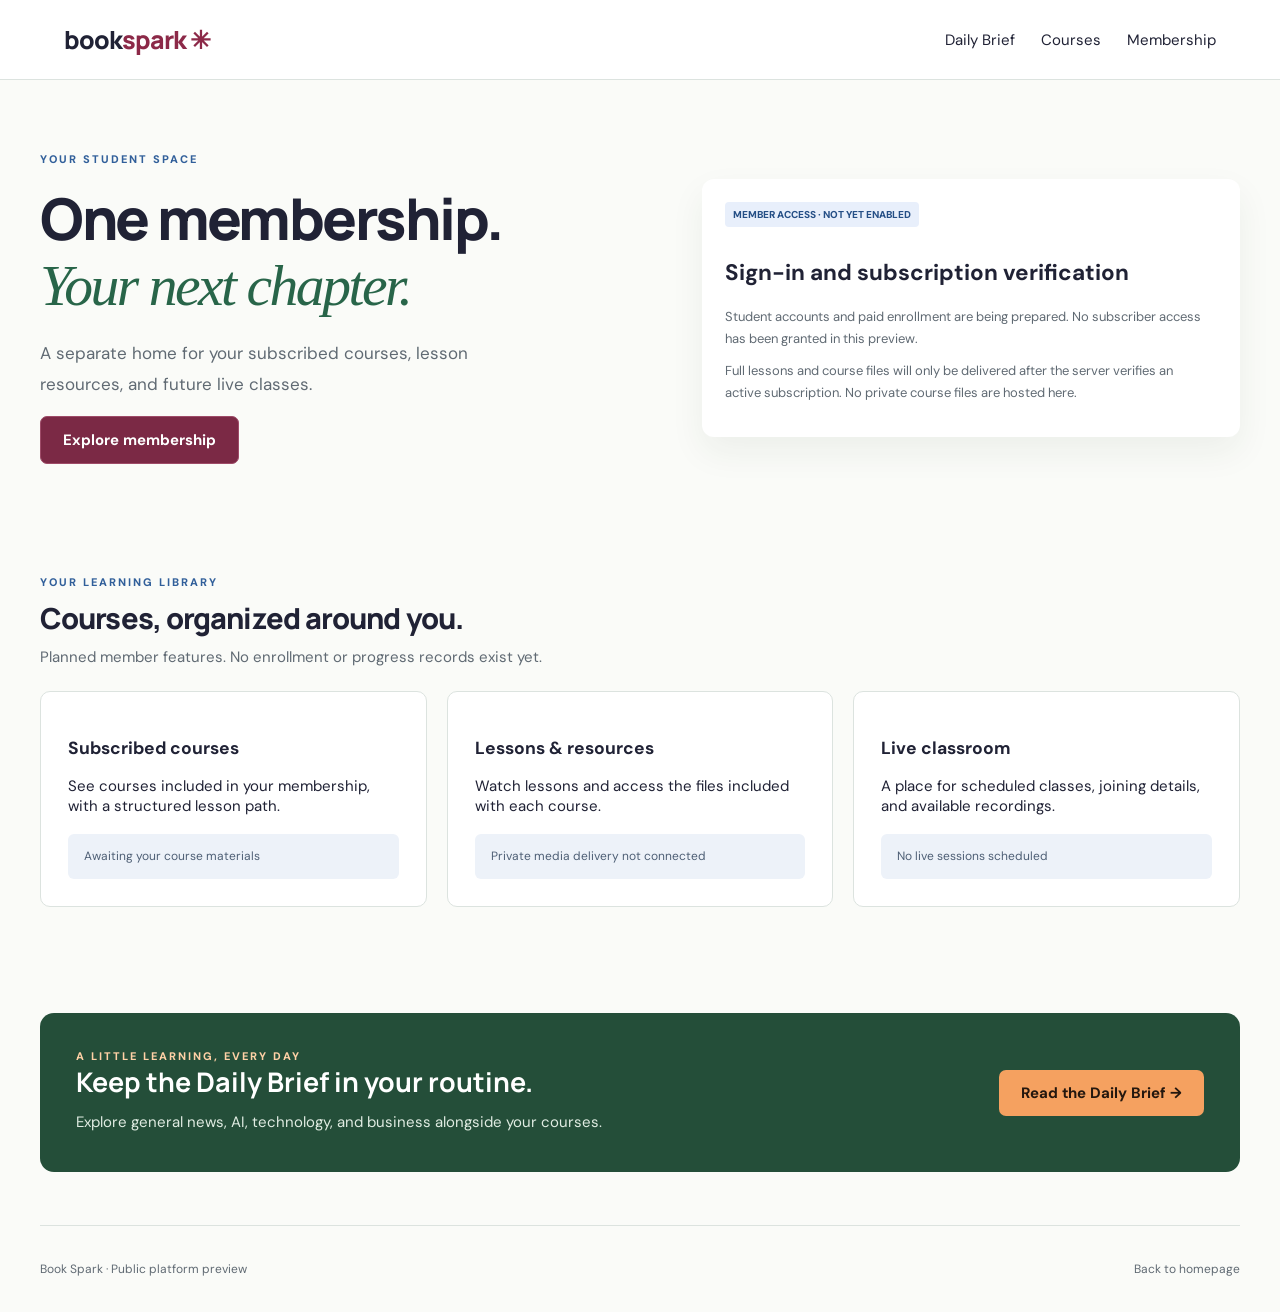
==== learning.html @ d7a65f45 "Add Book Spark website preview and setup notes" ====
<!doctype html><html lang="en"><head><meta charset="UTF-8"><meta name="viewport" content="width=device-width,initial-scale=1"><title>My Learning — Book Spark</title><style>
@import url('https://fonts.googleapis.com/css2?family=DM+Sans:wght@400;500;600;700&family=Manrope:wght@400;600;700;800&display=swap');
:root{--ink:#18251f;--green:#255b42;--cream:#f7f7f0;--muted:#66716a;--line:#dce1d8}*{box-sizing:border-box}body{margin:0;font:15px 'DM Sans',sans-serif;color:var(--ink);background:var(--cream)}button,input{font:inherit}button,a{cursor:pointer}a{color:inherit;text-decoration:none}button{color:inherit}header{background:#fff;border-bottom:1px solid var(--line);padding:22px 5%;display:flex;align-items:center;gap:36px}.logo{font:800 25px Manrope;letter-spacing:-1px}.logo span{color:#46825b}nav{display:flex;gap:26px;align-items:center;margin-left:auto}nav a:hover{color:#43815a}.btn{display:inline-block;background:var(--green);border:1px solid var(--green);color:white;padding:13px 22px;border-radius:7px;font-weight:700}.outline{background:transparent;color:var(--green)}main{max-width:1290px;margin:auto;padding:0 40px}.hero{display:grid;grid-template-columns:1.1fr 1fr;gap:70px;padding:72px 0 58px;align-items:center}.eyebrow{font-size:11px;font-weight:800;letter-spacing:2px;color:#487456;text-transform:uppercase}.hero h1{font:800 clamp(38px,4.5vw,64px)/1.12 Manrope;letter-spacing:-2.5px;margin:20px 0}.hero h1 em{font-family:Georgia;font-weight:400;color:#427650}.hero p{font-size:17px;line-height:1.8;color:var(--muted);max-width:480px}.actions{display:flex;gap:12px;margin:26px 0}.hero-art{min-height:330px;background:#e4eadc;position:relative;border-radius:18px;padding:28px;overflow:hidden}.orb{position:absolute;width:270px;height:270px;border-radius:50%;background:#bdcfaa;right:-30px;top:-65px}.mini{position:relative;background:white;border-radius:12px;padding:23px;box-shadow:0 15px 35px #203b1910}.mini b{font:700 21px Manrope}.mini p{font-size:13px;line-height:1.7;margin:10px 0}.mini.bottom{width:83%;margin:18px 0 0 auto;background:#234c39;color:white}.mini.bottom p{color:#d2e2d5}.mini .tag{display:inline-block;background:#eff4e9;border-radius:4px;font-size:10px;font-weight:800;padding:6px 8px;color:var(--green);margin-bottom:13px}.promise{display:flex;justify-content:space-between;gap:20px;border-top:1px solid var(--line);border-bottom:1px solid var(--line);padding:23px 0;color:#526252;font-size:13px}.section{padding:53px 0}.heading{display:flex;justify-content:space-between;align-items:end;gap:20px;margin-bottom:24px}.heading h2{font:800 29px Manrope;letter-spacing:-.9px;margin:9px 0}.heading p{color:var(--muted);margin:0}.date{font-size:12px;color:var(--muted)}.news-grid{display:grid;grid-template-columns:1.2fr 1fr 1fr;gap:18px}.news{padding:25px;background:white;border:1px solid var(--line);border-radius:10px;display:flex;flex-direction:column}.news:first-child{background:#e9eedd}.news h3{font:700 21px/1.4 Manrope;margin:15px 0 10px}.news p{color:var(--muted);font-size:14px;line-height:1.7;flex:1}.news small{font-size:11px;color:var(--muted)}.news a{font-weight:700;font-size:13px;margin-top:18px;color:var(--green)}.notice{font-size:12px;color:#6b705b;background:#eeeeE3;padding:13px 16px;border-radius:6px;margin-top:18px;line-height:1.6}.toolbar{display:flex;gap:10px;flex-wrap:wrap;margin-bottom:24px}.chip{border:1px solid var(--line);border-radius:30px;background:transparent;padding:9px 17px;font-size:13px}.chip.active{background:var(--ink);border-color:var(--ink);color:white}.search{margin-left:auto;border:1px solid var(--line);border-radius:6px;padding:10px 14px;background:white;min-width:230px}.courses{display:grid;grid-template-columns:repeat(3,1fr);gap:22px}.course{border:1px solid var(--line);border-radius:10px;background:white;overflow:hidden}.cover{height:175px;display:flex;align-items:center;justify-content:center;position:relative;overflow:hidden}.cover span{font:800 46px Manrope;letter-spacing:-3px;z-index:1}.cover:after{content:'';position:absolute;width:160px;height:160px;border:25px solid #ffffff55;transform:rotate(35deg);right:-25px;top:25px;border-radius:30px}.course:nth-child(3n+1) .cover{background:#d6e7d5;color:#285f3d}.course:nth-child(3n+2) .cover{background:#eadfc9;color:#7b592d}.course:nth-child(3n) .cover{background:#d9e1ec;color:#3e526d}.course-body{padding:23px}.course h3{font:700 18px/1.45 Manrope;margin:10px 0}.course p{font-size:13px;line-height:1.6;color:var(--muted);min-height:42px}.meta{font-size:11px;color:var(--muted);margin:16px 0}.course-bottom{display:flex;align-items:center;justify-content:space-between;border-top:1px solid var(--line);padding-top:17px}.textbutton{border:0;background:none;color:var(--green);font-weight:700;padding:0}.learn-band{background:#243f31;color:white;border-radius:14px;padding:36px;display:flex;align-items:center;justify-content:space-between;gap:25px}.learn-band h2{font:700 27px Manrope;margin:0 0 10px}.learn-band p{color:#cad9cc;max-width:650px;line-height:1.7;margin:0}.learn-band .btn{background:#e1edc8;color:#24432c;border:0;white-space:nowrap}.plans{display:grid;grid-template-columns:repeat(3,1fr);gap:20px}.plan{border:1px solid var(--line);border-radius:10px;padding:27px;background:white}.plan.featured{border:2px solid #3565ce;background:#edf2e5}.price{font:800 36px Manrope;margin:22px 0}.price small{font:400 13px 'DM Sans';color:var(--muted)}.plan ul{padding-left:18px;color:var(--muted);line-height:2.2;font-size:13px;min-height:100px}.plan .btn{width:100%;text-align:center}.footer{padding:35px 0;border-top:1px solid var(--line);display:flex;justify-content:space-between;gap:25px;font-size:12px;color:var(--muted)}dialog{width:min(660px,92vw);max-height:90vh;border:0;border-radius:14px;padding:30px;color:var(--ink);box-shadow:0 25px 100px #0003}dialog::backdrop{background:#10291c88}dialog h2{font:800 28px Manrope}dialog p{line-height:1.8;color:var(--muted)}.close{float:right;border:0;background:#eef2e9;border-radius:50%;width:32px;height:32px}.lesson{padding:15px;border:1px solid var(--line);border-radius:7px;margin:9px 0}.empty{padding:25px;color:var(--muted)}@media(max-width:800px){header{padding:18px 22px;gap:15px}nav{gap:15px;font-size:12px}nav .btn{display:none}main{padding:0 22px}.hero{grid-template-columns:1fr;gap:25px;padding:40px 0}.hero h1{letter-spacing:-1.5px}.hero-art{min-height:300px}.promise{flex-wrap:wrap}.news-grid,.courses,.plans{grid-template-columns:1fr}.heading{align-items:start}.search{margin-left:0;width:100%}.learn-band{display:block}.learn-band .btn{margin-top:20px}.footer{flex-direction:column}.section{padding:36px 0}}

:root{--ink:#18233f;--green:#275cce;--cream:#f6f8fe;--muted:#63708a;--line:#dce3f2}.logo span,.hero h1 em{color:#ed7b35}.eyebrow{color:#3565ba}.hero-art{background:#e4ebfc}.orb{background:#f6c997}.mini.bottom,.learn-band{background:#163a7a}.mini .tag{background:#eaf0ff}.news:first-child{background:#eaf0ff}.notice{background:#eef1fa;color:#5f6980}.plan.featured{border-color:#3565ce;background:#edf2ff}.learn-band .btn{background:#ffbe89;color:#37251b}.promise{color:#536b94}.course:nth-child(3n+1) .cover{background:#dae7ff;color:#2858ac}.course:nth-child(3n+2) .cover{background:#ffe3cf;color:#a45324}.course:nth-child(3n) .cover{background:#fee0dc;color:#b34f42}.section{scroll-margin-top:20px}

:root{--ink:#f2f0eb;--green:#78bd91;--cream:#111513;--muted:#b5bdb6;--line:#354239}body{background:#111513}header{background:#101210}.logo span,.hero h1 em{color:#a8d4b1}.eyebrow{color:#9bc9a5}.hero-art{background:#3d1724}.orb{background:#733149}.mini{background:#202c24;color:#f2f0eb}.mini.bottom,.learn-band{background:#233f2d}.mini .tag{background:#344a39;color:#c7e5cb}.btn{background:#7b2945;border-color:#9e4b68;color:#fff}.outline{background:transparent;color:#c4e5cd;border-color:#64846b}.news,.course,.plan{background:#1b221d}.news:first-child{background:#3b1c29}.notice{background:#28382c;color:#c8d7ca}.plan.featured{border-color:#a34e6b;background:#35202a}.promise{color:#b5cbb9}.learn-band .btn{background:#9dccaa;color:#172b1d}.chip{color:#ced8d0}.chip.active{background:#7b2945;border-color:#a34e6b}.search{background:#1b221d;color:#eee}.course:nth-child(3n+1) .cover{background:#284a33;color:#d4e6d2}.course:nth-child(3n+2) .cover{background:#60283e;color:#ffe0e9}.course:nth-child(3n) .cover{background:#252d29;color:#bad4bd}.textbutton{color:#a8d4b1}dialog{background:#1c261f;color:#f2f0eb}.close{background:#354239;color:white}.footer{color:#b5bdb6}

/* Orange for highlights; blue for learning and navigation. */
.logo span{color:#ffac68}.hero h1 em{color:#ffac68}.hero-art .orb{background:#255aa0}.mini .tag{background:#203d60;color:#bcdaff}.news:nth-child(2){border-top:3px solid #649df0}.news:nth-child(3){border-top:3px solid #f3a05e}.course:nth-child(3n+2) .cover{background:#55341f;color:#ffd1a4}.course:nth-child(3n) .cover{background:#203d60;color:#c6ddff}.course:nth-child(3n) .textbutton{color:#9bc6ff}.course:nth-child(3n+2) .textbutton{color:#ffbc87}nav a:hover{color:#9bc6ff}.hero .actions .btn:first-child{background:#285eab;border-color:#5687cb}.hero .actions .outline{border-color:#e99656;color:#ffc18f}.plan.featured{border-color:#e99656}.plan.featured .eyebrow{color:#ffbc87}.learn-band .btn{background:#f5a160;color:#24170e}a:focus-visible,button:focus-visible,input:focus-visible{outline:3px solid #79b3ff;outline-offset:4px}

:root{--ink:#202235;--green:#286549;--cream:#fafbf8;--muted:#606a73;--line:#dce3df}body{background:#fafbf8}header{background:#fff}.logo span{color:#8c2948}.hero h1 em{color:#286549}.eyebrow{color:#315f9a}.hero-art{background:#edf2fa}.hero-art .orb{background:#ffdab9}.mini{background:#fff;color:#202235}.mini.bottom,.learn-band{background:#244e39;color:white}.mini.bottom p,.learn-band p{color:#e0ece2}.mini .tag{background:#e8effb;color:#254f86}.news,.course,.plan{background:white}.news:first-child{background:#f5eaf0}.notice{background:#edf2f9;color:#4e5f75}.plan.featured{background:#f9edf2;border-color:#a74466}.promise{color:#52655a}.chip{color:#344139}.chip.active{background:#7b2945;color:white}.search{background:white;color:#202235}.outline{color:#286549;border-color:#769e83}.hero .actions .outline{color:#8b451b;border-color:#d58a51}.course:nth-child(3n+1) .cover{background:#e0efdf;color:#2d6142}.course:nth-child(3n+2) .cover{background:#ffe5d2;color:#88471b}.course:nth-child(3n) .cover{background:#dfebff;color:#315b9e}.textbutton{color:#286549}.course:nth-child(3n) .textbutton{color:#315b9e}.course:nth-child(3n+2) .textbutton{color:#8b451b}.plan.featured .eyebrow{color:#8b2948}dialog{background:#fff;color:#202235}.close{background:#edf2ed;color:#202235}.footer{color:#606a73}nav a:hover{color:#315b9e}
</style></head><body><header><a class="logo" href="/">book<span>spark ✳</span></a><nav><a href="/#daily">Daily Brief</a><a href="/#courses">Courses</a><a href="/#membership">Membership</a></nav></header><main><section class="hero"><div><div class="eyebrow">Your student space</div><h1>One membership.<br><em>Your next chapter.</em></h1><p>A separate home for your subscribed courses, lesson resources, and future live classes.</p><a class="btn" href="/#membership">Explore membership</a></div><div class="mini"><span class="tag">MEMBER ACCESS · NOT YET ENABLED</span><h2>Sign-in and subscription verification</h2><p>Student accounts and paid enrollment are being prepared. No subscriber access has been granted in this preview.</p><p>Full lessons and course files will only be delivered after the server verifies an active subscription. No private course files are hosted here.</p></div></section><section class="section"><div class="heading"><div><div class="eyebrow">Your learning library</div><h2>Courses, organized around you.</h2><p>Planned member features. No enrollment or progress records exist yet.</p></div></div><div class="plans"><article class="plan"><h3>Subscribed courses</h3><p>See courses included in your membership, with a structured lesson path.</p><div class="notice">Awaiting your course materials</div></article><article class="plan"><h3>Lessons & resources</h3><p>Watch lessons and access the files included with each course.</p><div class="notice">Private media delivery not connected</div></article><article class="plan"><h3>Live classroom</h3><p>A place for scheduled classes, joining details, and available recordings.</p><div class="notice">No live sessions scheduled</div></article></div></section><section class="section"><div class="learn-band"><div><div class="eyebrow" style="color:#ffd1a6">A little learning, every day</div><h2>Keep the Daily Brief in your routine.</h2><p>Explore general news, AI, technology, and business alongside your courses.</p></div><a class="btn" href="/#daily">Read the Daily Brief →</a></div></section><footer class="footer">Book Spark · Public platform preview<a href="/">Back to homepage</a></footer></main></body></html>
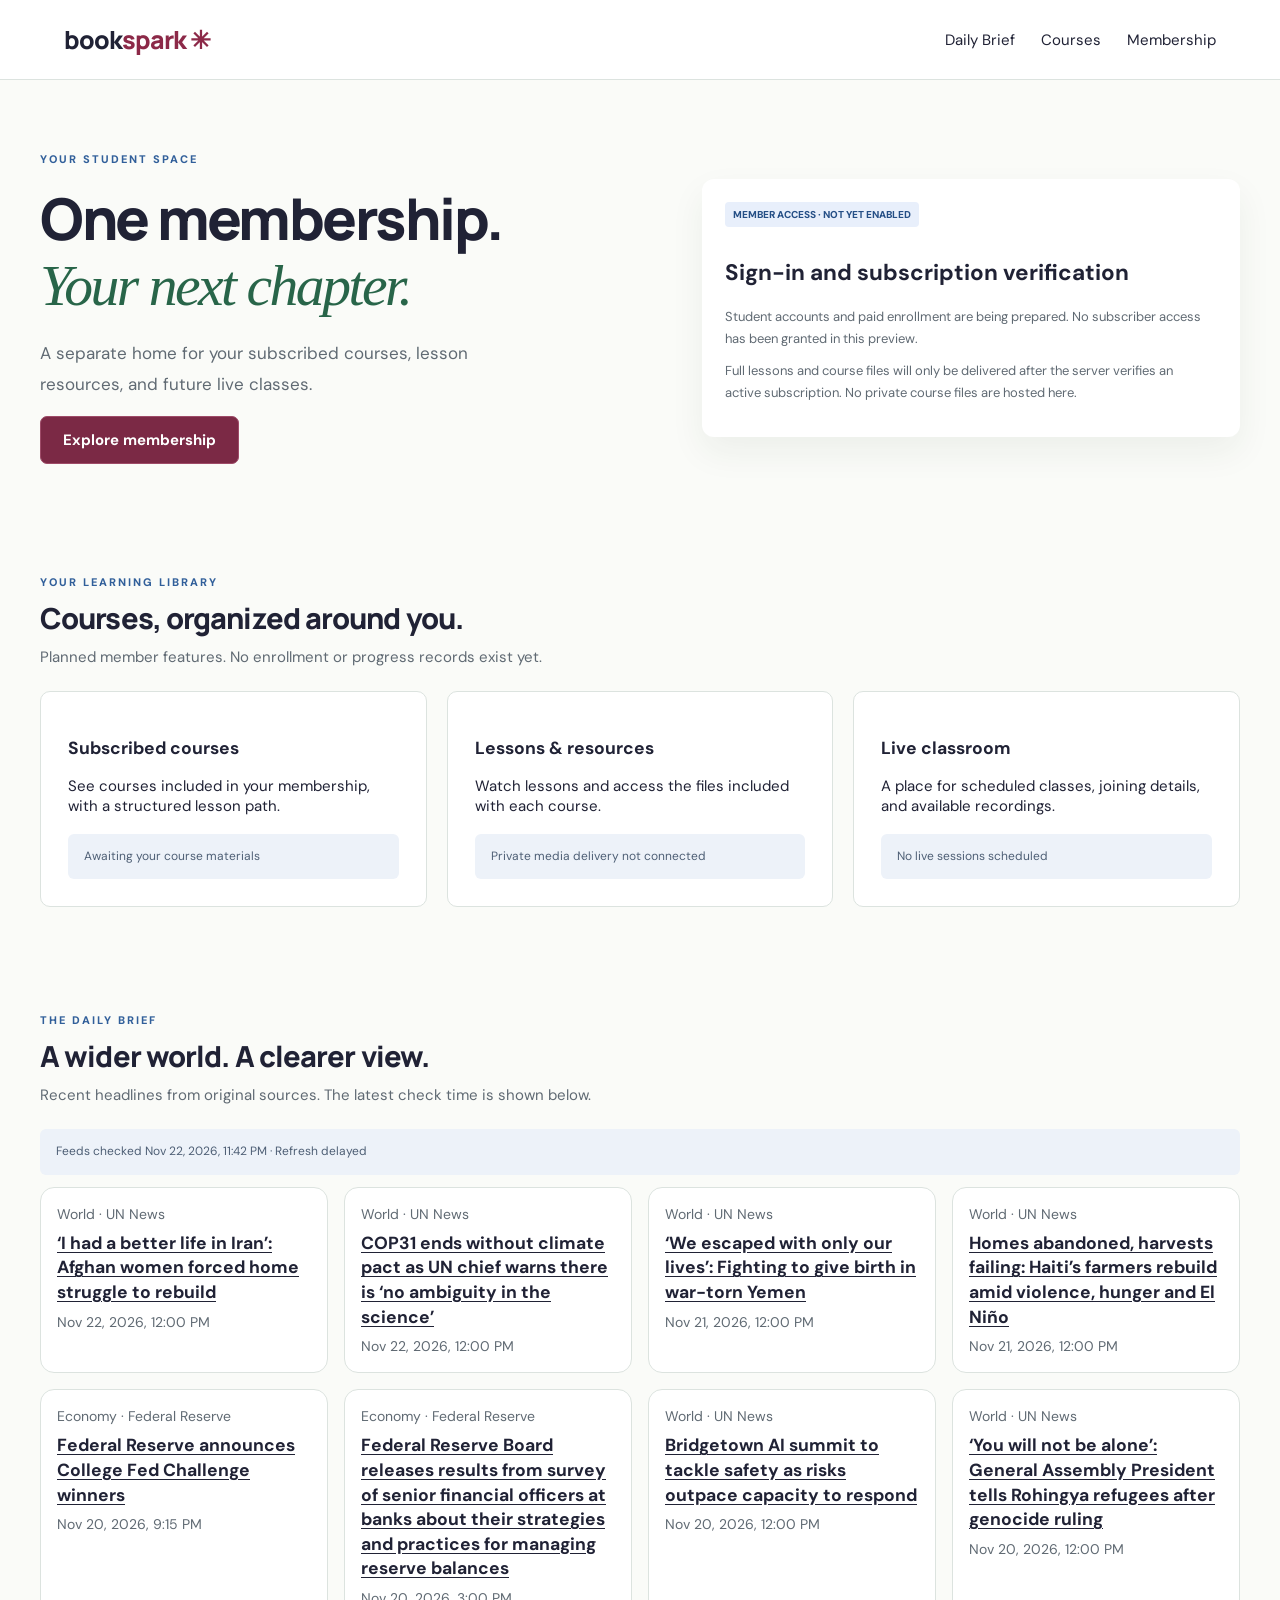
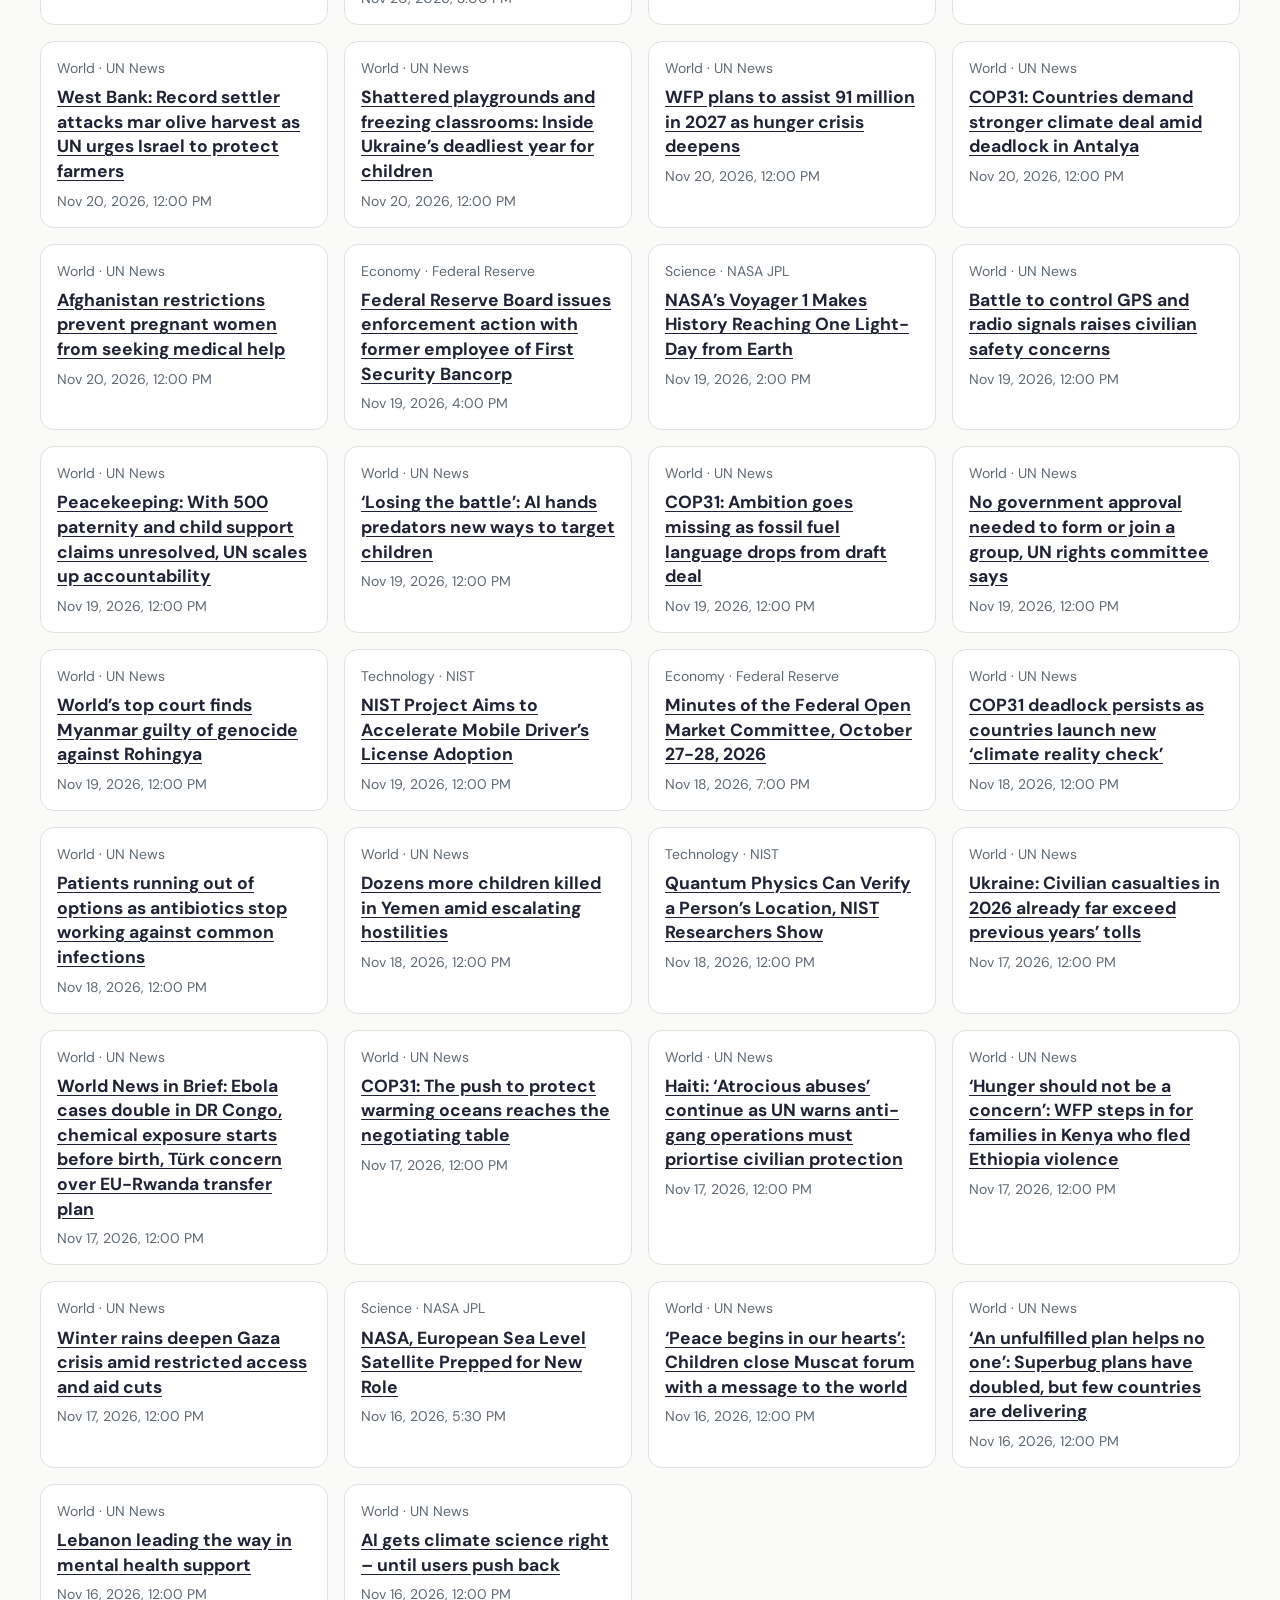
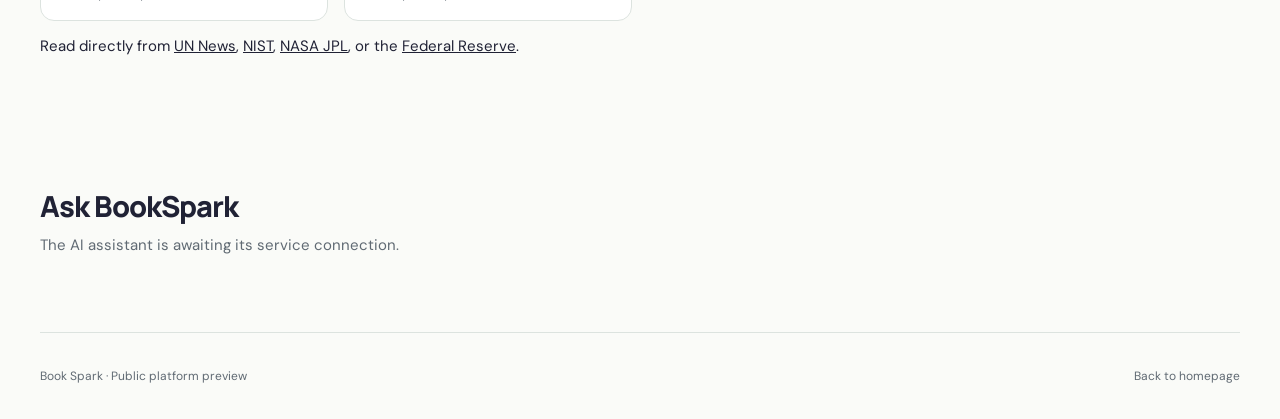
==== commit 4bbd52f8: "Add Daily Brief, Ask BookSpark and furniture demo" ====
--- a/learning.html
+++ b/learning.html
@@ -10,4 +10,25 @@
 .logo span{color:#ffac68}.hero h1 em{color:#ffac68}.hero-art .orb{background:#255aa0}.mini .tag{background:#203d60;color:#bcdaff}.news:nth-child(2){border-top:3px solid #649df0}.news:nth-child(3){border-top:3px solid #f3a05e}.course:nth-child(3n+2) .cover{background:#55341f;color:#ffd1a4}.course:nth-child(3n) .cover{background:#203d60;color:#c6ddff}.course:nth-child(3n) .textbutton{color:#9bc6ff}.course:nth-child(3n+2) .textbutton{color:#ffbc87}nav a:hover{color:#9bc6ff}.hero .actions .btn:first-child{background:#285eab;border-color:#5687cb}.hero .actions .outline{border-color:#e99656;color:#ffc18f}.plan.featured{border-color:#e99656}.plan.featured .eyebrow{color:#ffbc87}.learn-band .btn{background:#f5a160;color:#24170e}a:focus-visible,button:focus-visible,input:focus-visible{outline:3px solid #79b3ff;outline-offset:4px}
 
 :root{--ink:#202235;--green:#286549;--cream:#fafbf8;--muted:#606a73;--line:#dce3df}body{background:#fafbf8}header{background:#fff}.logo span{color:#8c2948}.hero h1 em{color:#286549}.eyebrow{color:#315f9a}.hero-art{background:#edf2fa}.hero-art .orb{background:#ffdab9}.mini{background:#fff;color:#202235}.mini.bottom,.learn-band{background:#244e39;color:white}.mini.bottom p,.learn-band p{color:#e0ece2}.mini .tag{background:#e8effb;color:#254f86}.news,.course,.plan{background:white}.news:first-child{background:#f5eaf0}.notice{background:#edf2f9;color:#4e5f75}.plan.featured{background:#f9edf2;border-color:#a74466}.promise{color:#52655a}.chip{color:#344139}.chip.active{background:#7b2945;color:white}.search{background:white;color:#202235}.outline{color:#286549;border-color:#769e83}.hero .actions .outline{color:#8b451b;border-color:#d58a51}.course:nth-child(3n+1) .cover{background:#e0efdf;color:#2d6142}.course:nth-child(3n+2) .cover{background:#ffe5d2;color:#88471b}.course:nth-child(3n) .cover{background:#dfebff;color:#315b9e}.textbutton{color:#286549}.course:nth-child(3n) .textbutton{color:#315b9e}.course:nth-child(3n+2) .textbutton{color:#8b451b}.plan.featured .eyebrow{color:#8b2948}dialog{background:#fff;color:#202235}.close{background:#edf2ed;color:#202235}.footer{color:#606a73}nav a:hover{color:#315b9e}
-</style></head><body><header><a class="logo" href="/">book<span>spark ✳</span></a><nav><a href="/#daily">Daily Brief</a><a href="/#courses">Courses</a><a href="/#membership">Membership</a></nav></header><main><section class="hero"><div><div class="eyebrow">Your student space</div><h1>One membership.<br><em>Your next chapter.</em></h1><p>A separate home for your subscribed courses, lesson resources, and future live classes.</p><a class="btn" href="/#membership">Explore membership</a></div><div class="mini"><span class="tag">MEMBER ACCESS · NOT YET ENABLED</span><h2>Sign-in and subscription verification</h2><p>Student accounts and paid enrollment are being prepared. No subscriber access has been granted in this preview.</p><p>Full lessons and course files will only be delivered after the server verifies an active subscription. No private course files are hosted here.</p></div></section><section class="section"><div class="heading"><div><div class="eyebrow">Your learning library</div><h2>Courses, organized around you.</h2><p>Planned member features. No enrollment or progress records exist yet.</p></div></div><div class="plans"><article class="plan"><h3>Subscribed courses</h3><p>See courses included in your membership, with a structured lesson path.</p><div class="notice">Awaiting your course materials</div></article><article class="plan"><h3>Lessons & resources</h3><p>Watch lessons and access the files included with each course.</p><div class="notice">Private media delivery not connected</div></article><article class="plan"><h3>Live classroom</h3><p>A place for scheduled classes, joining details, and available recordings.</p><div class="notice">No live sessions scheduled</div></article></div></section><section class="section"><div class="learn-band"><div><div class="eyebrow" style="color:#ffd1a6">A little learning, every day</div><h2>Keep the Daily Brief in your routine.</h2><p>Explore general news, AI, technology, and business alongside your courses.</p></div><a class="btn" href="/#daily">Read the Daily Brief →</a></div></section><footer class="footer">Book Spark · Public platform preview<a href="/">Back to homepage</a></footer></main></body></html>+</style><link rel="stylesheet" href="daily-brief.css"><script src="daily-brief.js" defer></script><script src="ask-bookspark.js" defer></script></head><body><header><a class="logo" href="/">book<span>spark ✳</span></a><nav><a href="/#daily">Daily Brief</a><a href="/#courses">Courses</a><a href="/#membership">Membership</a></nav></header><main><section class="hero"><div><div class="eyebrow">Your student space</div><h1>One membership.<br><em>Your next chapter.</em></h1><p>A separate home for your subscribed courses, lesson resources, and future live classes.</p><a class="btn" href="/#membership">Explore membership</a></div><div class="mini"><span class="tag">MEMBER ACCESS · NOT YET ENABLED</span><h2>Sign-in and subscription verification</h2><p>Student accounts and paid enrollment are being prepared. No subscriber access has been granted in this preview.</p><p>Full lessons and course files will only be delivered after the server verifies an active subscription. No private course files are hosted here.</p></div></section><section class="section"><div class="heading"><div><div class="eyebrow">Your learning library</div><h2>Courses, organized around you.</h2><p>Planned member features. No enrollment or progress records exist yet.</p></div></div><div class="plans"><article class="plan"><h3>Subscribed courses</h3><p>See courses included in your membership, with a structured lesson path.</p><div class="notice">Awaiting your course materials</div></article><article class="plan"><h3>Lessons & resources</h3><p>Watch lessons and access the files included with each course.</p><div class="notice">Private media delivery not connected</div></article><article class="plan"><h3>Live classroom</h3><p>A place for scheduled classes, joining details, and available recordings.</p><div class="notice">No live sessions scheduled</div></article></div></section><section class="section" id="daily" aria-labelledby="daily-brief-title">
+  <div class="heading"><div><div class="eyebrow">The Daily Brief</div>
+    <h2 id="daily-brief-title">A wider world. A clearer view.</h2>
+    <p>Recent headlines from original sources. The latest check time is shown below.</p>
+  </div></div>
+  <p class="notice" data-news-status role="status">Loading recent headlines…</p>
+  <div class="daily-brief-list" data-news-list></div>
+  <p class="daily-brief-sources">Read directly from <a href="https://news.un.org/en/">UN News</a>, <a href="https://www.nist.gov/news-events/news">NIST</a>, <a href="https://www.jpl.nasa.gov/news/">NASA JPL</a>, or the <a href="https://www.federalreserve.gov/newsevents/pressreleases.htm">Federal Reserve</a>.</p>
+  <noscript><p>Enable JavaScript to load the headline list, or use the source links above.</p></noscript>
+</section>
+<section class="section" id="ask-bookspark" aria-labelledby="ask-bookspark-title">
+  <div class="heading"><div><h2 id="ask-bookspark-title">Ask BookSpark</h2>
+    <p data-ask-status role="status">The AI assistant is awaiting its service connection.</p>
+  </div></div>
+  <form hidden>
+    <label for="ask-question">Your question</label>
+    <textarea id="ask-question" name="question" rows="3" maxlength="2000" required></textarea>
+    <button class="btn" type="submit">Ask BookSpark</button>
+  </form>
+  <div data-ask-answer tabindex="-1"></div>
+  <ul data-ask-sources aria-label="Answer sources"></ul>
+</section><footer class="footer">Book Spark · Public platform preview<a href="/">Back to homepage</a></footer></main></body></html>
--- a/daily-brief.css
+++ b/daily-brief.css
@@ -0,0 +1,12 @@
+.daily-brief-list{display:grid;grid-template-columns:repeat(auto-fit,minmax(min(100%,16rem),1fr));gap:1rem}
+.daily-brief-card{background:#fff;border:1px solid var(--line);border-radius:14px;padding:1rem}
+.daily-brief-card h3{margin:.45rem 0;line-height:1.4}
+.daily-brief-card a{text-decoration:underline;text-underline-offset:.18em}
+.daily-brief-card small,.daily-brief-card time{color:var(--muted);font-size:.875rem}
+.daily-brief-sources a{text-decoration:underline}
+
+#ask-bookspark form:not([hidden]){display:grid;gap:.75rem;max-width:48rem}
+#ask-bookspark textarea{width:100%;padding:.75rem;font:inherit;font-size:1rem;border:1px solid var(--line);border-radius:.6rem;resize:vertical}
+#ask-bookspark form button{justify-self:start}
+#ask-bookspark [data-ask-answer]{white-space:pre-wrap;overflow-wrap:anywhere;max-width:70ch}
+#ask-bookspark [data-ask-sources] a{text-decoration:underline}
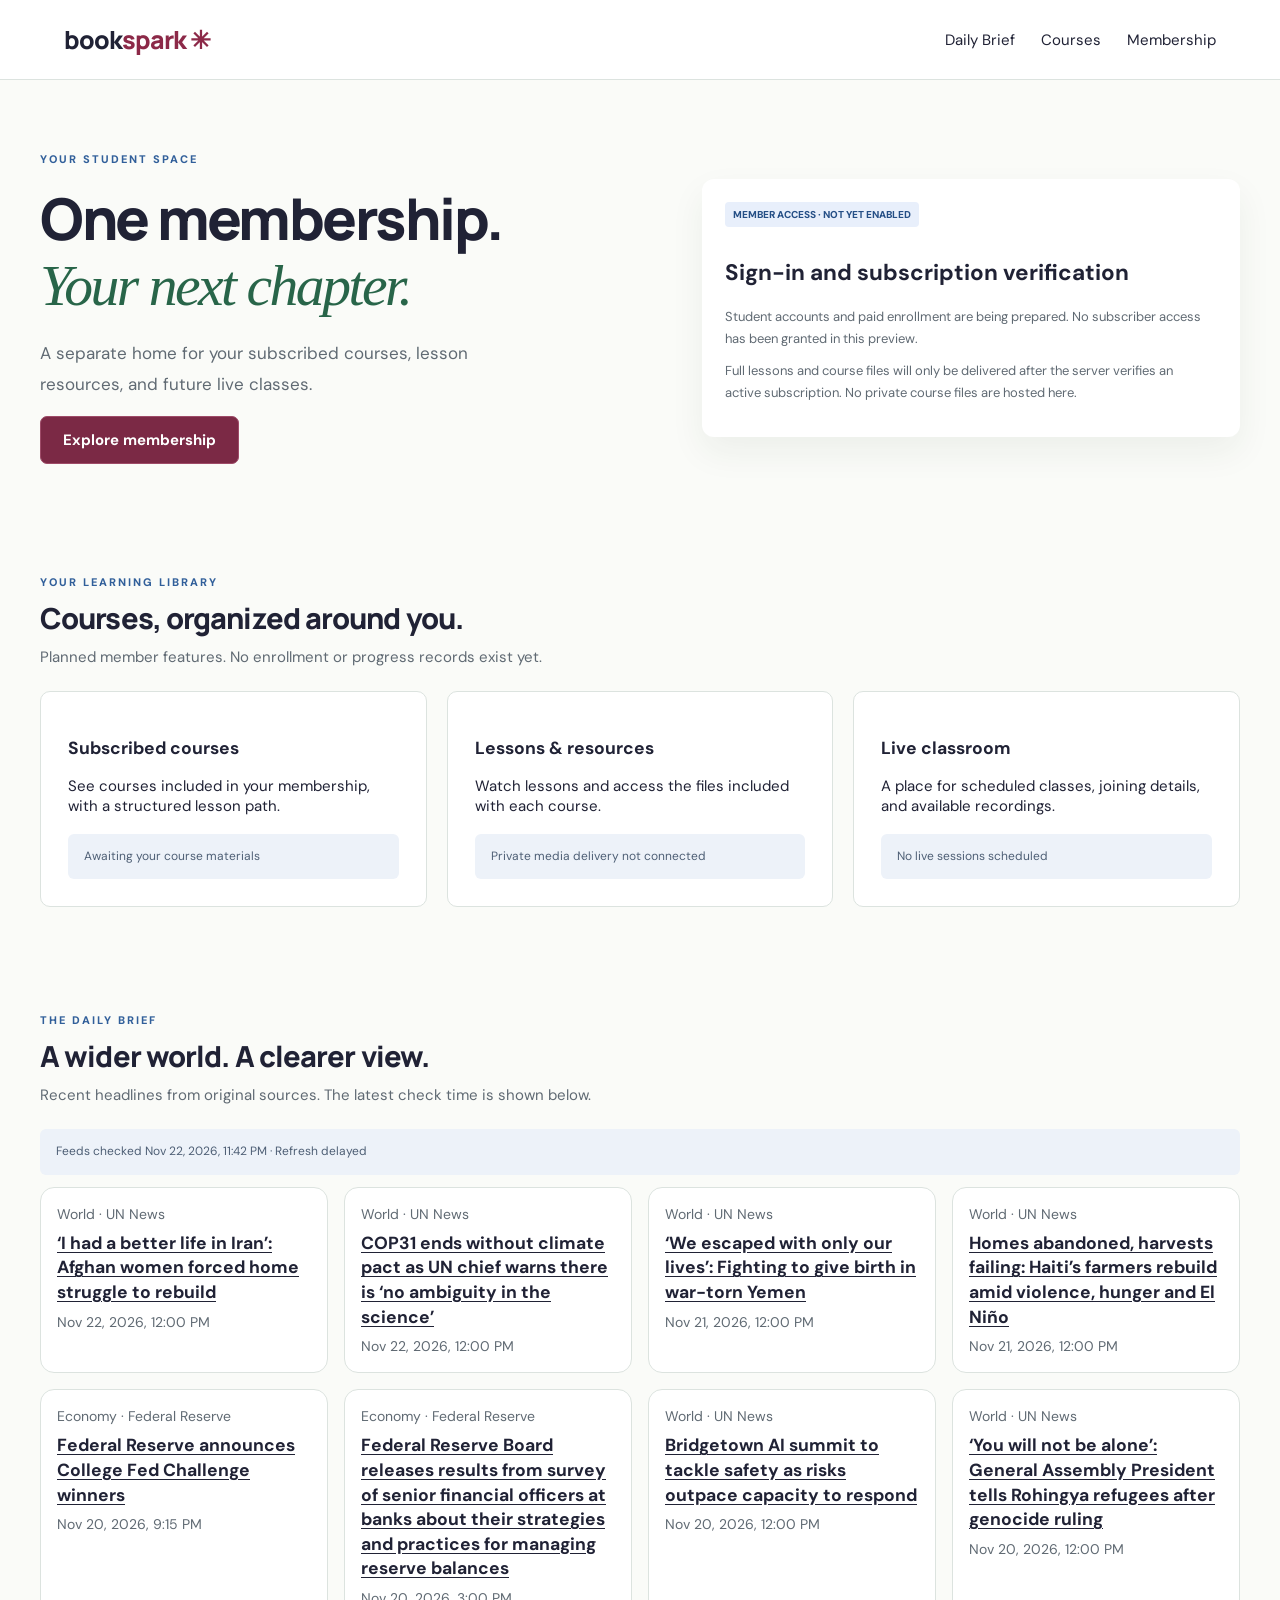
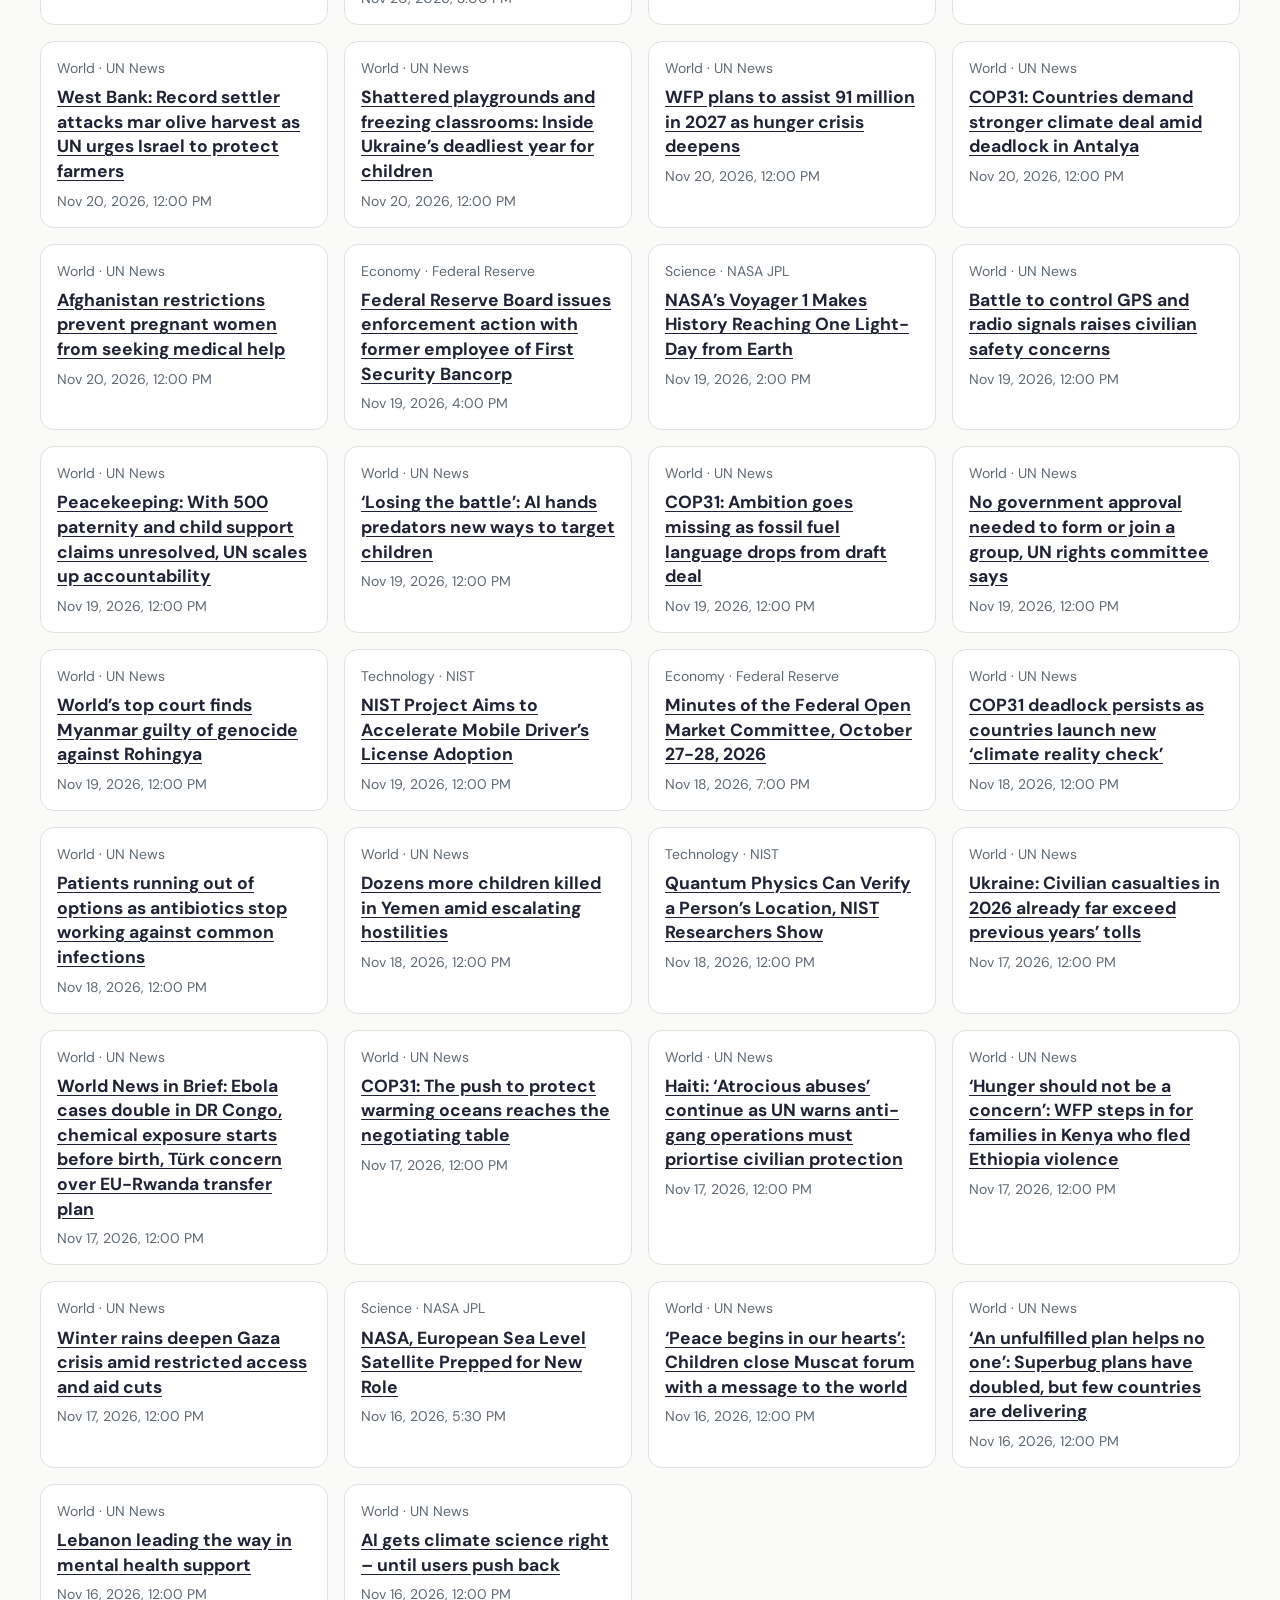
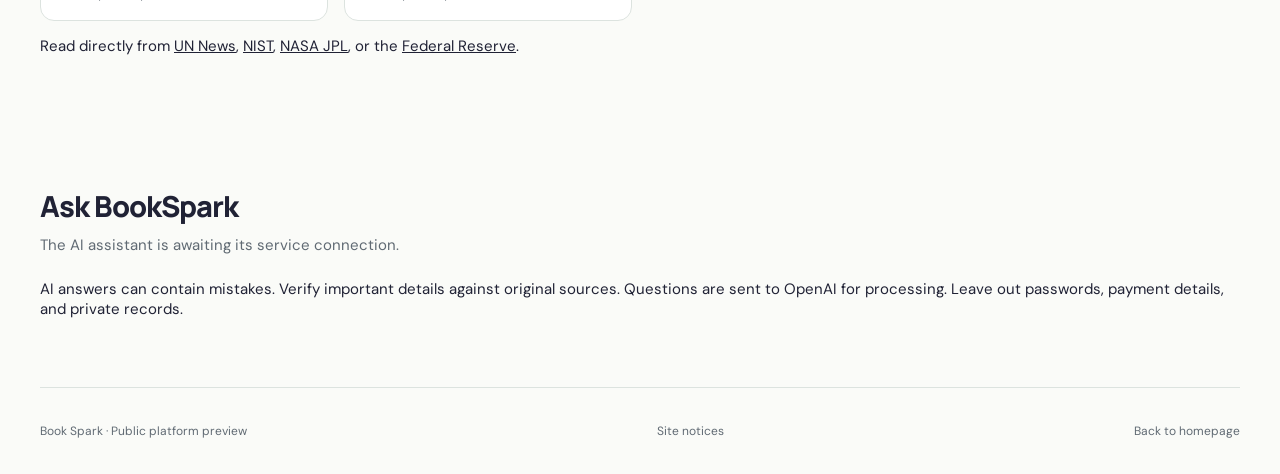
==== commit 5dffa71d: "Add BookSpark business inquiries and site notices" ====
--- a/learning.html
+++ b/learning.html
@@ -24,6 +24,7 @@
   <div class="heading"><div><h2 id="ask-bookspark-title">Ask BookSpark</h2>
     <p data-ask-status role="status">The AI assistant is awaiting its service connection.</p>
   </div></div>
+  <p>AI answers can contain mistakes. Verify important details against original sources. Questions are sent to OpenAI for processing. Leave out passwords, payment details, and private records.</p>
   <form hidden>
     <label for="ask-question">Your question</label>
     <textarea id="ask-question" name="question" rows="3" maxlength="2000" required></textarea>
@@ -31,4 +32,4 @@
   </form>
   <div data-ask-answer tabindex="-1"></div>
   <ul data-ask-sources aria-label="Answer sources"></ul>
-</section><footer class="footer">Book Spark · Public platform preview<a href="/">Back to homepage</a></footer></main></body></html>+</section><footer class="footer">Book Spark · Public platform preview<a href="site-notices.html">Site notices</a><a href="/">Back to homepage</a></footer></main></body></html>
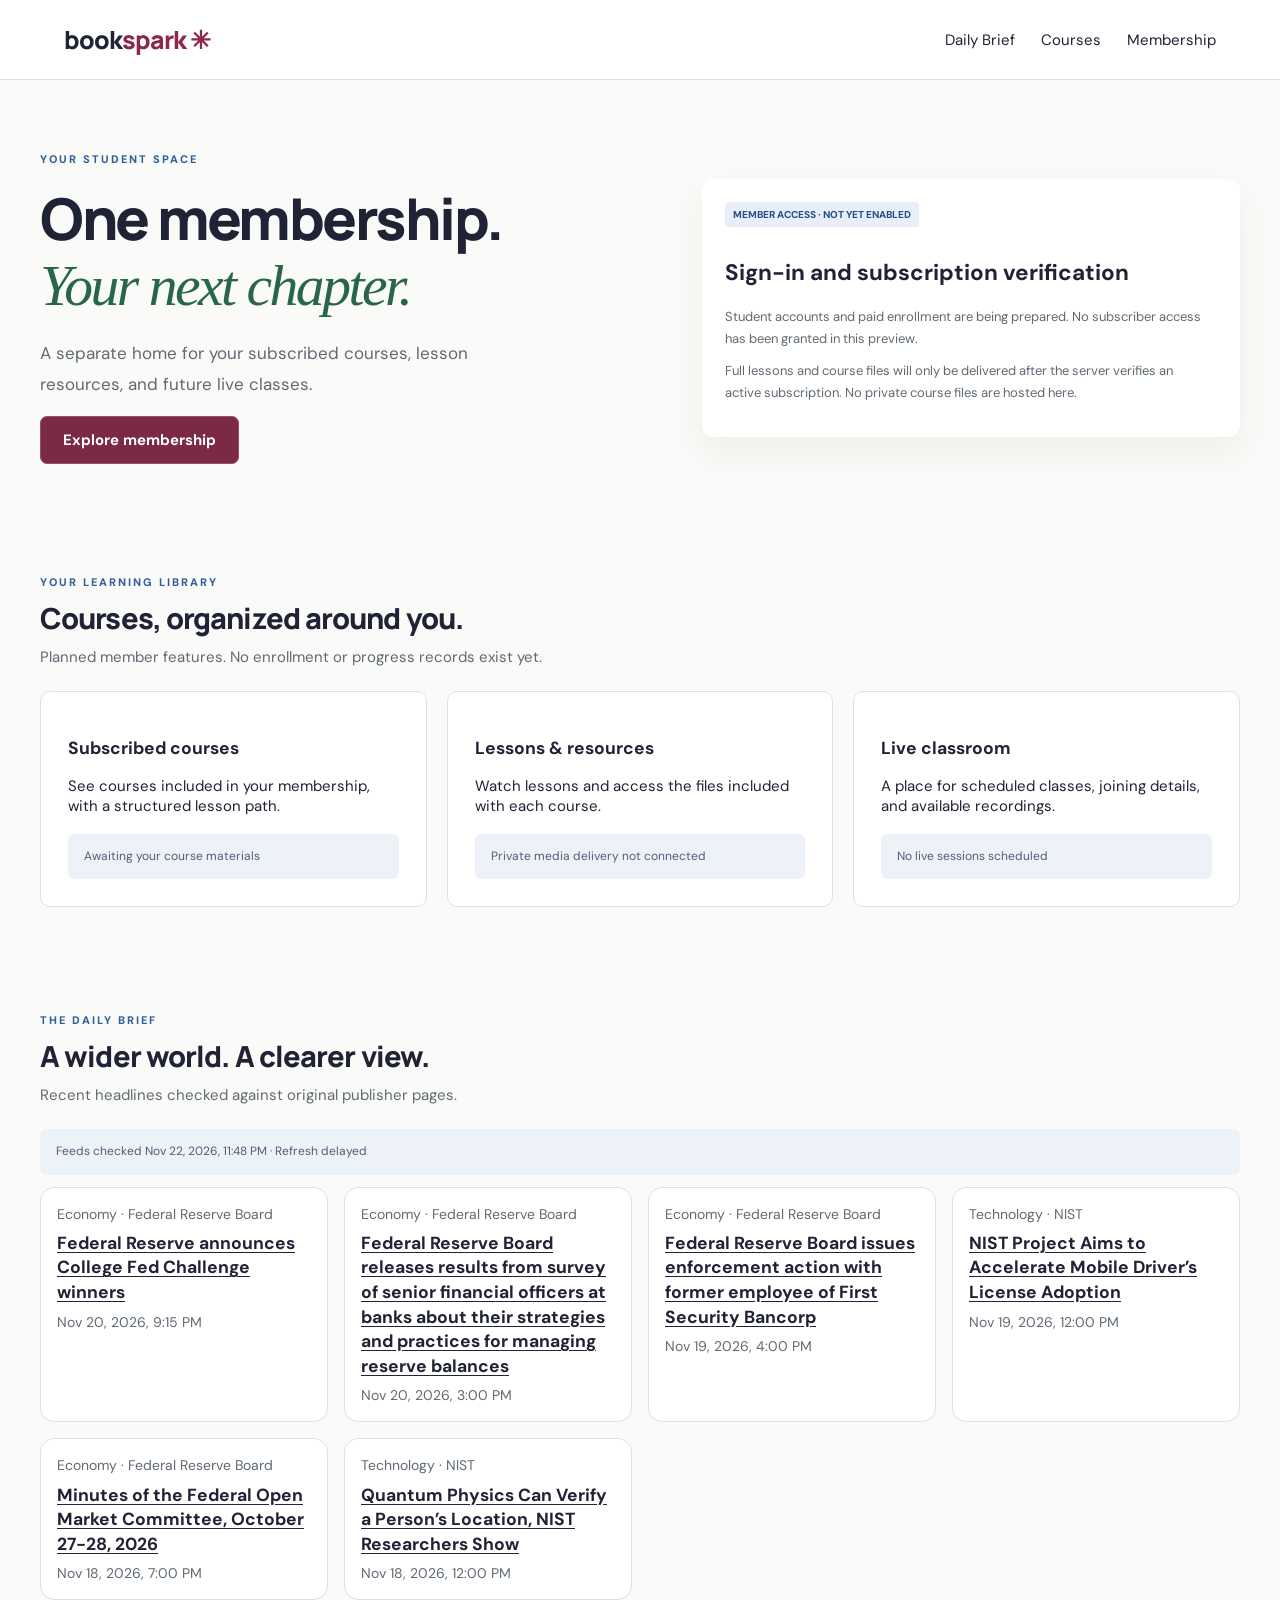
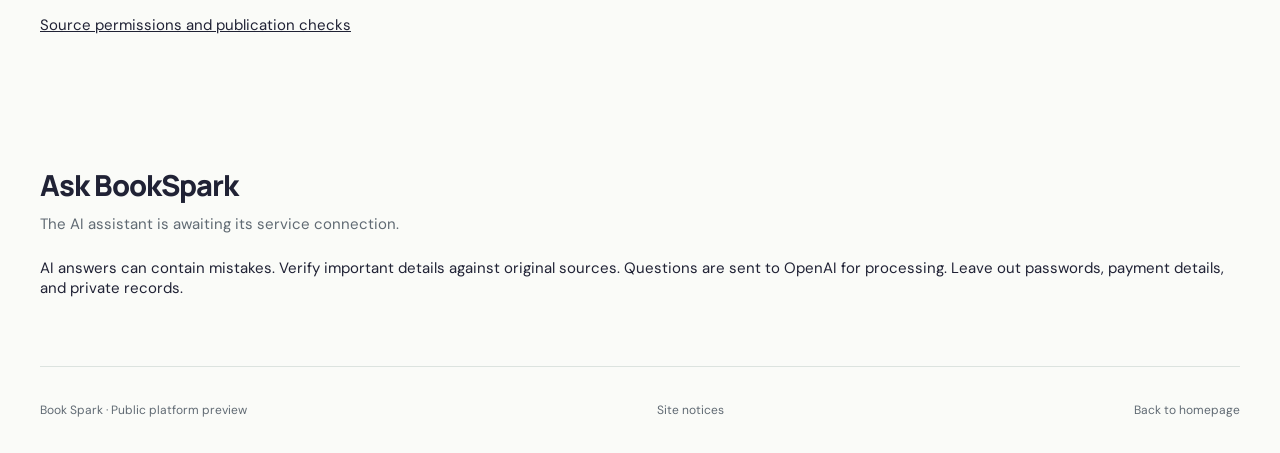
==== commit d6f12594: "Verify Daily Brief source permissions and publisher headlines" ====
--- a/learning.html
+++ b/learning.html
@@ -13,11 +13,11 @@
 </style><link rel="stylesheet" href="daily-brief.css"><script src="daily-brief.js" defer></script><script src="ask-bookspark.js" defer></script></head><body><header><a class="logo" href="/">book<span>spark ✳</span></a><nav><a href="/#daily">Daily Brief</a><a href="/#courses">Courses</a><a href="/#membership">Membership</a></nav></header><main><section class="hero"><div><div class="eyebrow">Your student space</div><h1>One membership.<br><em>Your next chapter.</em></h1><p>A separate home for your subscribed courses, lesson resources, and future live classes.</p><a class="btn" href="/#membership">Explore membership</a></div><div class="mini"><span class="tag">MEMBER ACCESS · NOT YET ENABLED</span><h2>Sign-in and subscription verification</h2><p>Student accounts and paid enrollment are being prepared. No subscriber access has been granted in this preview.</p><p>Full lessons and course files will only be delivered after the server verifies an active subscription. No private course files are hosted here.</p></div></section><section class="section"><div class="heading"><div><div class="eyebrow">Your learning library</div><h2>Courses, organized around you.</h2><p>Planned member features. No enrollment or progress records exist yet.</p></div></div><div class="plans"><article class="plan"><h3>Subscribed courses</h3><p>See courses included in your membership, with a structured lesson path.</p><div class="notice">Awaiting your course materials</div></article><article class="plan"><h3>Lessons & resources</h3><p>Watch lessons and access the files included with each course.</p><div class="notice">Private media delivery not connected</div></article><article class="plan"><h3>Live classroom</h3><p>A place for scheduled classes, joining details, and available recordings.</p><div class="notice">No live sessions scheduled</div></article></div></section><section class="section" id="daily" aria-labelledby="daily-brief-title">
   <div class="heading"><div><div class="eyebrow">The Daily Brief</div>
     <h2 id="daily-brief-title">A wider world. A clearer view.</h2>
-    <p>Recent headlines from original sources. The latest check time is shown below.</p>
+    <p>Recent headlines checked against original publisher pages.</p>
   </div></div>
   <p class="notice" data-news-status role="status">Loading recent headlines…</p>
   <div class="daily-brief-list" data-news-list></div>
-  <p class="daily-brief-sources">Read directly from <a href="https://news.un.org/en/">UN News</a>, <a href="https://www.nist.gov/news-events/news">NIST</a>, <a href="https://www.jpl.nasa.gov/news/">NASA JPL</a>, or the <a href="https://www.federalreserve.gov/newsevents/pressreleases.htm">Federal Reserve</a>.</p>
+  <p class="daily-brief-sources"><a href="news-sources.html">Source permissions and publication checks</a></p>
   <noscript><p>Enable JavaScript to load the headline list, or use the source links above.</p></noscript>
 </section>
 <section class="section" id="ask-bookspark" aria-labelledby="ask-bookspark-title">
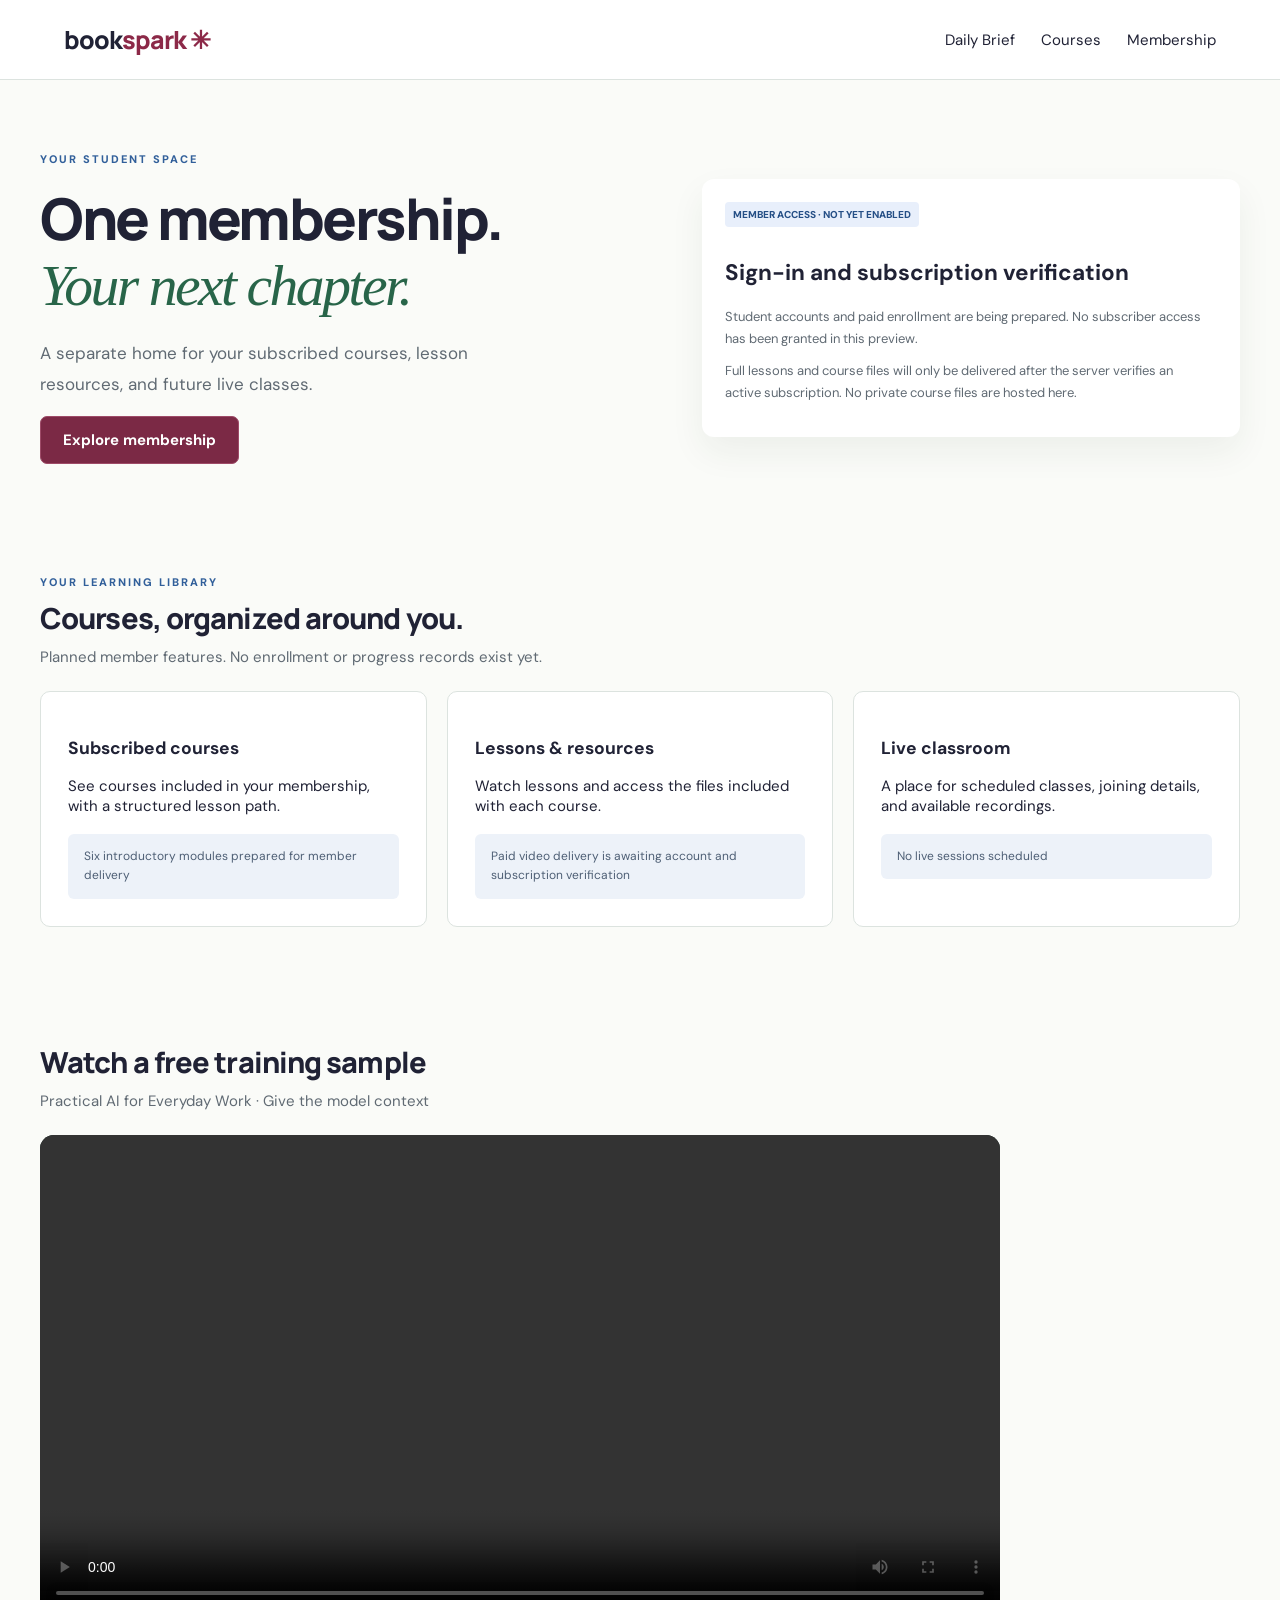
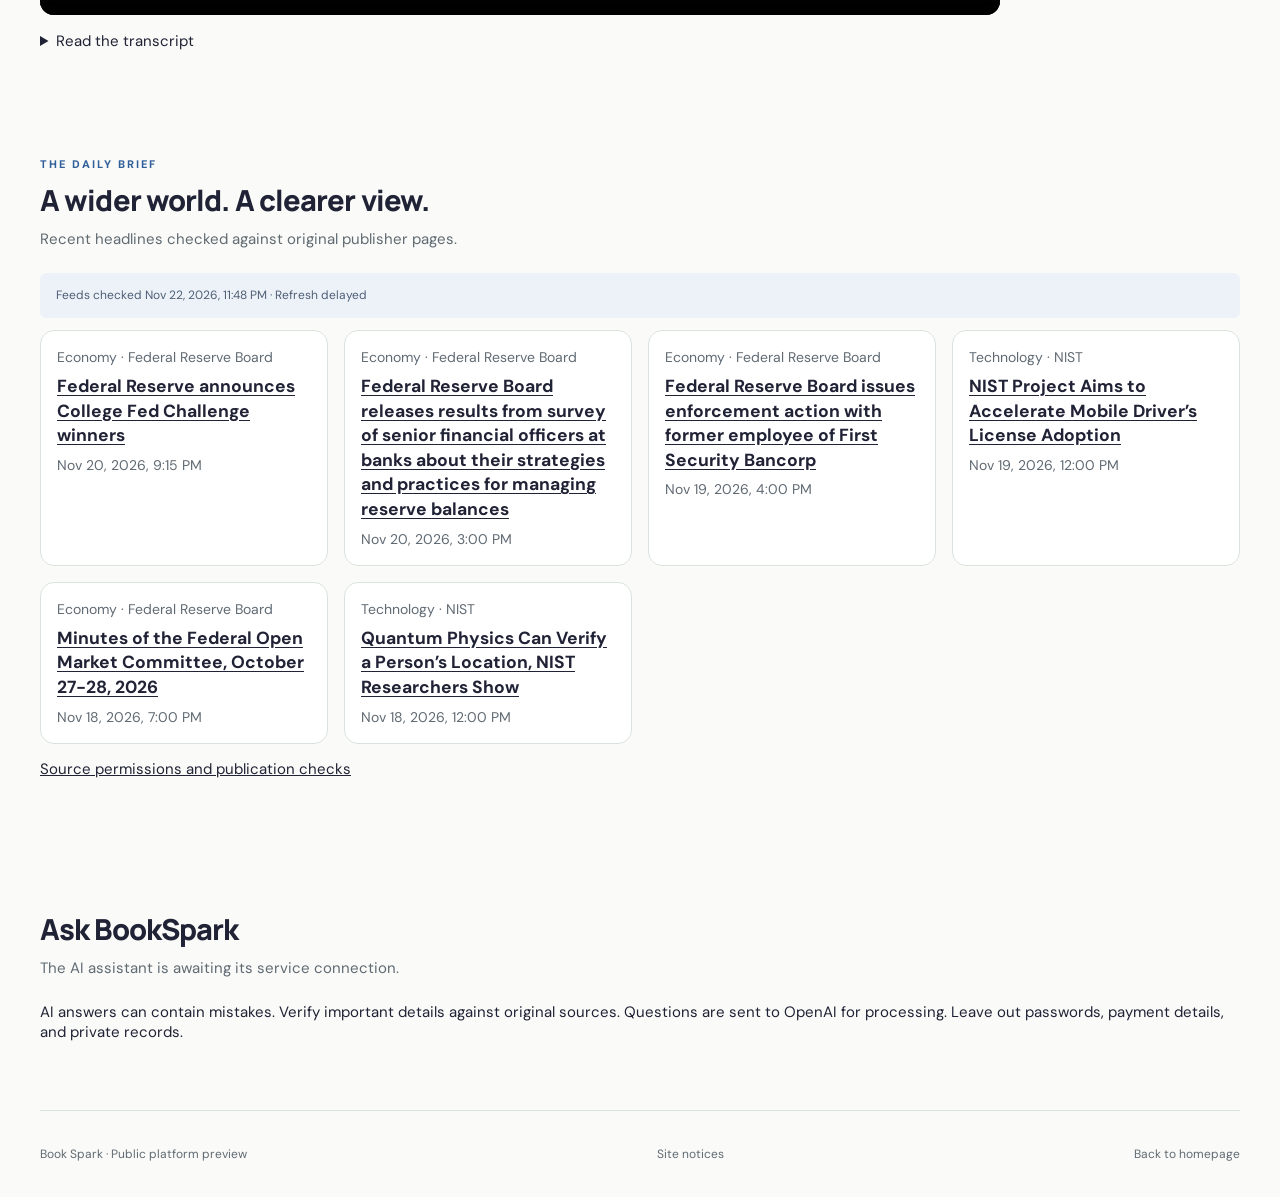
==== commit f48ab519: "Publish a captioned course sample and clarify membership scope" ====
--- a/learning.html
+++ b/learning.html
@@ -10,7 +10,18 @@
 .logo span{color:#ffac68}.hero h1 em{color:#ffac68}.hero-art .orb{background:#255aa0}.mini .tag{background:#203d60;color:#bcdaff}.news:nth-child(2){border-top:3px solid #649df0}.news:nth-child(3){border-top:3px solid #f3a05e}.course:nth-child(3n+2) .cover{background:#55341f;color:#ffd1a4}.course:nth-child(3n) .cover{background:#203d60;color:#c6ddff}.course:nth-child(3n) .textbutton{color:#9bc6ff}.course:nth-child(3n+2) .textbutton{color:#ffbc87}nav a:hover{color:#9bc6ff}.hero .actions .btn:first-child{background:#285eab;border-color:#5687cb}.hero .actions .outline{border-color:#e99656;color:#ffc18f}.plan.featured{border-color:#e99656}.plan.featured .eyebrow{color:#ffbc87}.learn-band .btn{background:#f5a160;color:#24170e}a:focus-visible,button:focus-visible,input:focus-visible{outline:3px solid #79b3ff;outline-offset:4px}
 
 :root{--ink:#202235;--green:#286549;--cream:#fafbf8;--muted:#606a73;--line:#dce3df}body{background:#fafbf8}header{background:#fff}.logo span{color:#8c2948}.hero h1 em{color:#286549}.eyebrow{color:#315f9a}.hero-art{background:#edf2fa}.hero-art .orb{background:#ffdab9}.mini{background:#fff;color:#202235}.mini.bottom,.learn-band{background:#244e39;color:white}.mini.bottom p,.learn-band p{color:#e0ece2}.mini .tag{background:#e8effb;color:#254f86}.news,.course,.plan{background:white}.news:first-child{background:#f5eaf0}.notice{background:#edf2f9;color:#4e5f75}.plan.featured{background:#f9edf2;border-color:#a74466}.promise{color:#52655a}.chip{color:#344139}.chip.active{background:#7b2945;color:white}.search{background:white;color:#202235}.outline{color:#286549;border-color:#769e83}.hero .actions .outline{color:#8b451b;border-color:#d58a51}.course:nth-child(3n+1) .cover{background:#e0efdf;color:#2d6142}.course:nth-child(3n+2) .cover{background:#ffe5d2;color:#88471b}.course:nth-child(3n) .cover{background:#dfebff;color:#315b9e}.textbutton{color:#286549}.course:nth-child(3n) .textbutton{color:#315b9e}.course:nth-child(3n+2) .textbutton{color:#8b451b}.plan.featured .eyebrow{color:#8b2948}dialog{background:#fff;color:#202235}.close{background:#edf2ed;color:#202235}.footer{color:#606a73}nav a:hover{color:#315b9e}
-</style><link rel="stylesheet" href="daily-brief.css"><script src="daily-brief.js" defer></script><script src="ask-bookspark.js" defer></script></head><body><header><a class="logo" href="/">book<span>spark ✳</span></a><nav><a href="/#daily">Daily Brief</a><a href="/#courses">Courses</a><a href="/#membership">Membership</a></nav></header><main><section class="hero"><div><div class="eyebrow">Your student space</div><h1>One membership.<br><em>Your next chapter.</em></h1><p>A separate home for your subscribed courses, lesson resources, and future live classes.</p><a class="btn" href="/#membership">Explore membership</a></div><div class="mini"><span class="tag">MEMBER ACCESS · NOT YET ENABLED</span><h2>Sign-in and subscription verification</h2><p>Student accounts and paid enrollment are being prepared. No subscriber access has been granted in this preview.</p><p>Full lessons and course files will only be delivered after the server verifies an active subscription. No private course files are hosted here.</p></div></section><section class="section"><div class="heading"><div><div class="eyebrow">Your learning library</div><h2>Courses, organized around you.</h2><p>Planned member features. No enrollment or progress records exist yet.</p></div></div><div class="plans"><article class="plan"><h3>Subscribed courses</h3><p>See courses included in your membership, with a structured lesson path.</p><div class="notice">Awaiting your course materials</div></article><article class="plan"><h3>Lessons & resources</h3><p>Watch lessons and access the files included with each course.</p><div class="notice">Private media delivery not connected</div></article><article class="plan"><h3>Live classroom</h3><p>A place for scheduled classes, joining details, and available recordings.</p><div class="notice">No live sessions scheduled</div></article></div></section><section class="section" id="daily" aria-labelledby="daily-brief-title">
+</style><link rel="stylesheet" href="daily-brief.css"><script src="daily-brief.js" defer></script><script src="ask-bookspark.js" defer></script></head><body><header><a class="logo" href="/">book<span>spark ✳</span></a><nav><a href="/#daily">Daily Brief</a><a href="/#courses">Courses</a><a href="/#membership">Membership</a></nav></header><main><section class="hero"><div><div class="eyebrow">Your student space</div><h1>One membership.<br><em>Your next chapter.</em></h1><p>A separate home for your subscribed courses, lesson resources, and future live classes.</p><a class="btn" href="/#membership">Explore membership</a></div><div class="mini"><span class="tag">MEMBER ACCESS · NOT YET ENABLED</span><h2>Sign-in and subscription verification</h2><p>Student accounts and paid enrollment are being prepared. No subscriber access has been granted in this preview.</p><p>Full lessons and course files will only be delivered after the server verifies an active subscription. No private course files are hosted here.</p></div></section><section class="section"><div class="heading"><div><div class="eyebrow">Your learning library</div><h2>Courses, organized around you.</h2><p>Planned member features. No enrollment or progress records exist yet.</p></div></div><div class="plans"><article class="plan"><h3>Subscribed courses</h3><p>See courses included in your membership, with a structured lesson path.</p><div class="notice">Six introductory modules prepared for member delivery</div></article><article class="plan"><h3>Lessons & resources</h3><p>Watch lessons and access the files included with each course.</p><div class="notice">Paid video delivery is awaiting account and subscription verification</div></article><article class="plan"><h3>Live classroom</h3><p>A place for scheduled classes, joining details, and available recordings.</p><div class="notice">No live sessions scheduled</div></article></div></section><section class="section" id="training-preview" aria-labelledby="training-preview-title">
+<div class="heading"><div><h2 id="training-preview-title">Watch a free training sample</h2>
+<p>Practical AI for Everyday Work · Give the model context</p></div></div>
+<video controls playsinline preload="metadata" width="960" height="540" style="display:block;max-width:100%;height:auto;background:#142a24;border-radius:14px" aria-label="Practical AI for Everyday Work sample">
+ <source src="training/practical-ai-sample.mp4" type="video/mp4">
+ <track kind="captions" src="training/practical-ai-sample.vtt" srclang="en" label="English" default>
+</video>
+<details style="margin-top:1rem"><summary>Read the transcript</summary>
+<p>A good prompt describes the intended reader, the task, the inputs, and the output. Suppose a colleague needs a status update. Give the model three verified bullets and ask for an email under one hundred words. Tell it to mark any missing date instead of guessing.</p>
+</details>
+</section>
+<section class="section" id="daily" aria-labelledby="daily-brief-title">
   <div class="heading"><div><div class="eyebrow">The Daily Brief</div>
     <h2 id="daily-brief-title">A wider world. A clearer view.</h2>
     <p>Recent headlines checked against original publisher pages.</p>
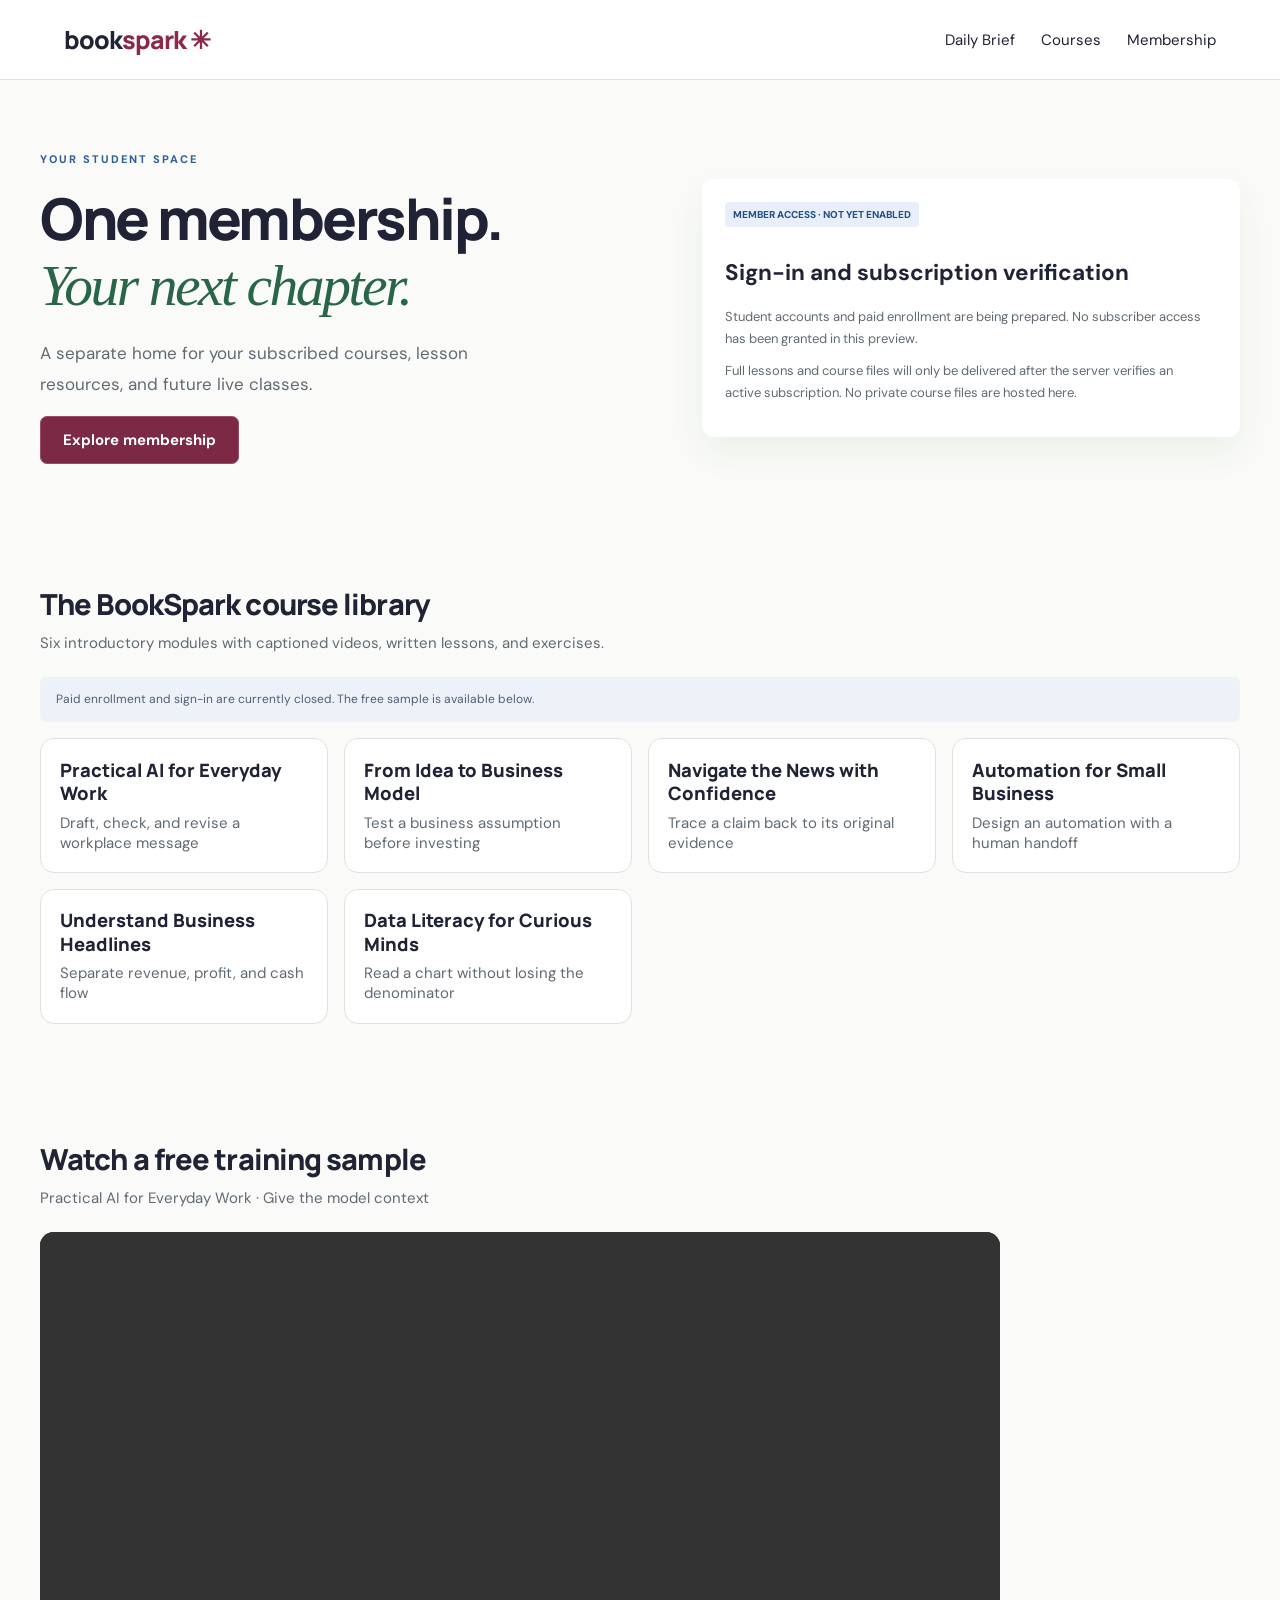
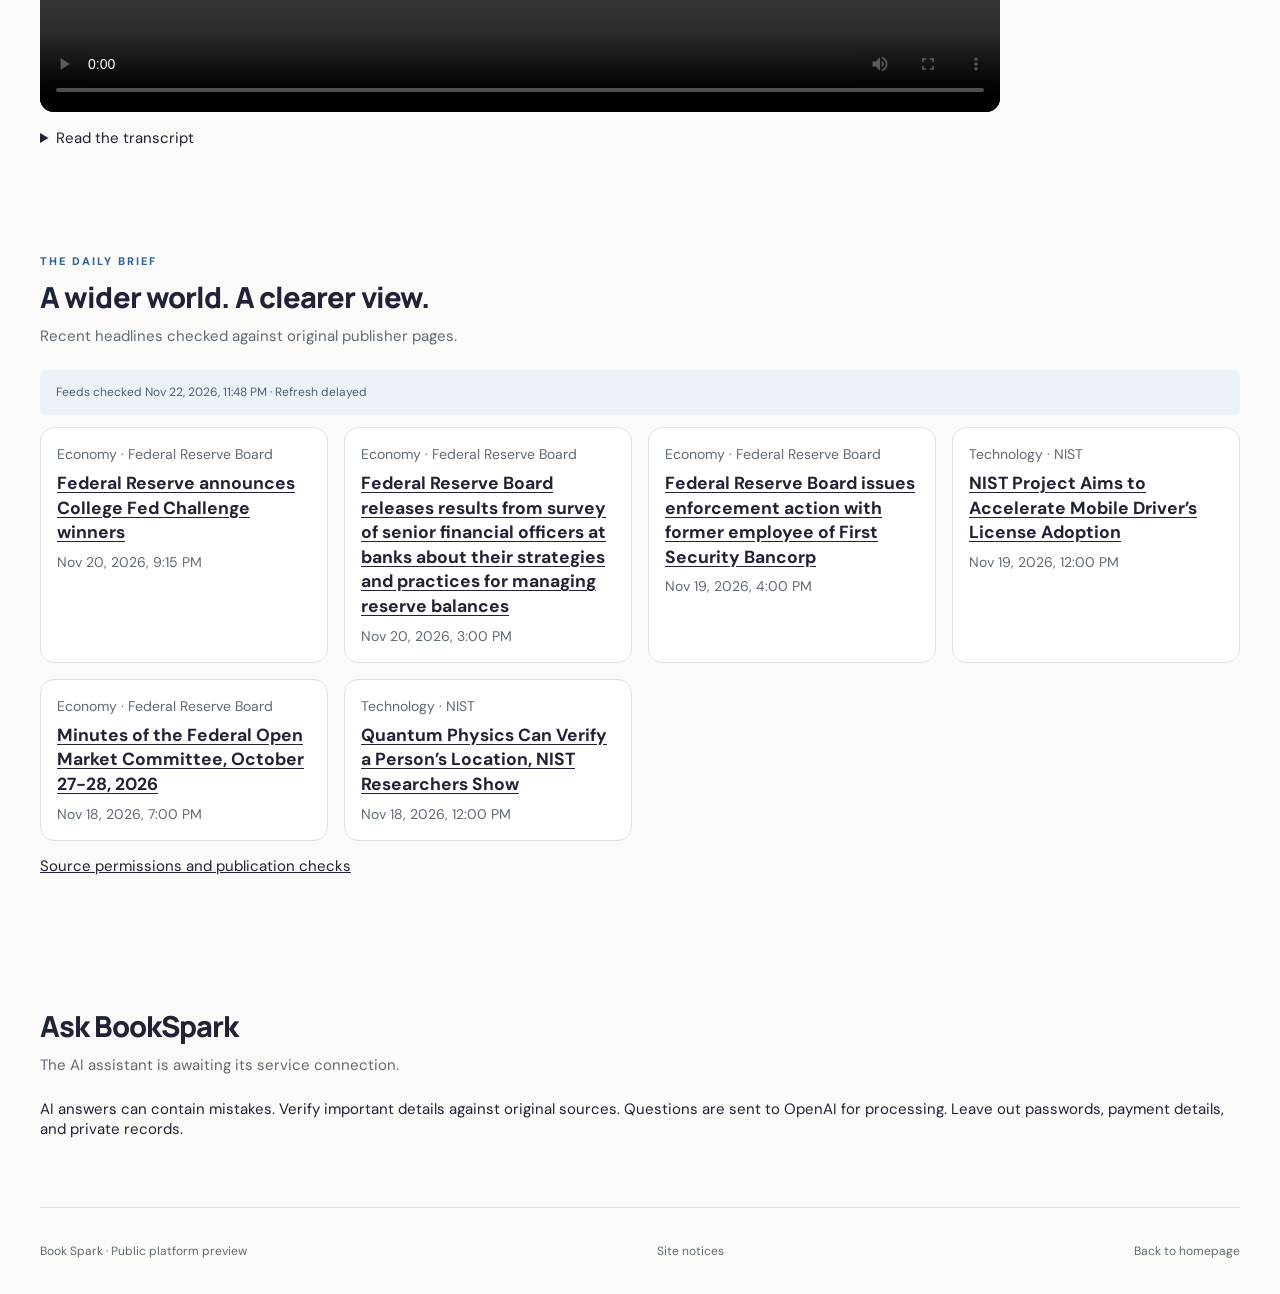
==== commit 5c6d899d: "Add BookSpark course library and protected purchase flows" ====
--- a/learning.html
+++ b/learning.html
@@ -10,7 +10,28 @@
 .logo span{color:#ffac68}.hero h1 em{color:#ffac68}.hero-art .orb{background:#255aa0}.mini .tag{background:#203d60;color:#bcdaff}.news:nth-child(2){border-top:3px solid #649df0}.news:nth-child(3){border-top:3px solid #f3a05e}.course:nth-child(3n+2) .cover{background:#55341f;color:#ffd1a4}.course:nth-child(3n) .cover{background:#203d60;color:#c6ddff}.course:nth-child(3n) .textbutton{color:#9bc6ff}.course:nth-child(3n+2) .textbutton{color:#ffbc87}nav a:hover{color:#9bc6ff}.hero .actions .btn:first-child{background:#285eab;border-color:#5687cb}.hero .actions .outline{border-color:#e99656;color:#ffc18f}.plan.featured{border-color:#e99656}.plan.featured .eyebrow{color:#ffbc87}.learn-band .btn{background:#f5a160;color:#24170e}a:focus-visible,button:focus-visible,input:focus-visible{outline:3px solid #79b3ff;outline-offset:4px}
 
 :root{--ink:#202235;--green:#286549;--cream:#fafbf8;--muted:#606a73;--line:#dce3df}body{background:#fafbf8}header{background:#fff}.logo span{color:#8c2948}.hero h1 em{color:#286549}.eyebrow{color:#315f9a}.hero-art{background:#edf2fa}.hero-art .orb{background:#ffdab9}.mini{background:#fff;color:#202235}.mini.bottom,.learn-band{background:#244e39;color:white}.mini.bottom p,.learn-band p{color:#e0ece2}.mini .tag{background:#e8effb;color:#254f86}.news,.course,.plan{background:white}.news:first-child{background:#f5eaf0}.notice{background:#edf2f9;color:#4e5f75}.plan.featured{background:#f9edf2;border-color:#a74466}.promise{color:#52655a}.chip{color:#344139}.chip.active{background:#7b2945;color:white}.search{background:white;color:#202235}.outline{color:#286549;border-color:#769e83}.hero .actions .outline{color:#8b451b;border-color:#d58a51}.course:nth-child(3n+1) .cover{background:#e0efdf;color:#2d6142}.course:nth-child(3n+2) .cover{background:#ffe5d2;color:#88471b}.course:nth-child(3n) .cover{background:#dfebff;color:#315b9e}.textbutton{color:#286549}.course:nth-child(3n) .textbutton{color:#315b9e}.course:nth-child(3n+2) .textbutton{color:#8b451b}.plan.featured .eyebrow{color:#8b2948}dialog{background:#fff;color:#202235}.close{background:#edf2ed;color:#202235}.footer{color:#606a73}nav a:hover{color:#315b9e}
-</style><link rel="stylesheet" href="daily-brief.css"><script src="daily-brief.js" defer></script><script src="ask-bookspark.js" defer></script></head><body><header><a class="logo" href="/">book<span>spark ✳</span></a><nav><a href="/#daily">Daily Brief</a><a href="/#courses">Courses</a><a href="/#membership">Membership</a></nav></header><main><section class="hero"><div><div class="eyebrow">Your student space</div><h1>One membership.<br><em>Your next chapter.</em></h1><p>A separate home for your subscribed courses, lesson resources, and future live classes.</p><a class="btn" href="/#membership">Explore membership</a></div><div class="mini"><span class="tag">MEMBER ACCESS · NOT YET ENABLED</span><h2>Sign-in and subscription verification</h2><p>Student accounts and paid enrollment are being prepared. No subscriber access has been granted in this preview.</p><p>Full lessons and course files will only be delivered after the server verifies an active subscription. No private course files are hosted here.</p></div></section><section class="section"><div class="heading"><div><div class="eyebrow">Your learning library</div><h2>Courses, organized around you.</h2><p>Planned member features. No enrollment or progress records exist yet.</p></div></div><div class="plans"><article class="plan"><h3>Subscribed courses</h3><p>See courses included in your membership, with a structured lesson path.</p><div class="notice">Six introductory modules prepared for member delivery</div></article><article class="plan"><h3>Lessons & resources</h3><p>Watch lessons and access the files included with each course.</p><div class="notice">Paid video delivery is awaiting account and subscription verification</div></article><article class="plan"><h3>Live classroom</h3><p>A place for scheduled classes, joining details, and available recordings.</p><div class="notice">No live sessions scheduled</div></article></div></section><section class="section" id="training-preview" aria-labelledby="training-preview-title">
+</style><link rel="stylesheet" href="daily-brief.css"><script src="daily-brief.js" defer></script><script src="ask-bookspark.js" defer></script><link rel="stylesheet" href="members.css"><script src="members.js" type="module"></script></head><body><header><a class="logo" href="/">book<span>spark ✳</span></a><nav><a href="/#daily">Daily Brief</a><a href="/#courses">Courses</a><a href="/#membership">Membership</a></nav></header><main><section class="hero"><div><div class="eyebrow">Your student space</div><h1>One membership.<br><em>Your next chapter.</em></h1><p>A separate home for your subscribed courses, lesson resources, and future live classes.</p><a class="btn" href="/#membership">Explore membership</a></div><div class="mini"><span class="tag">MEMBER ACCESS · NOT YET ENABLED</span><h2>Sign-in and subscription verification</h2><p>Student accounts and paid enrollment are being prepared. No subscriber access has been granted in this preview.</p><p>Full lessons and course files will only be delivered after the server verifies an active subscription. No private course files are hosted here.</p></div></section><section class="section" id="member-library" aria-labelledby="member-title">
+<div class="heading"><div><h2 id="member-title">The BookSpark course library</h2>
+<p>Six introductory modules with captioned videos, written lessons, and exercises.</p></div></div>
+<p class="notice" data-member-status role="status">Paid enrollment and sign-in are currently closed. The free sample is available below.</p>
+<form class="member-actions" data-member-login hidden>
+<label for="member-email">Email address</label>
+<input type="email" id="member-email" name="email" maxlength="254" autocomplete="email" required>
+<button class="btn" type="submit">Email me a sign-in link</button>
+</form>
+<div class="member-actions" data-member-account hidden>
+<button class="btn" type="button" data-buy-membership>Subscribe for $15 USD/month</button>
+<button class="btn" type="button" data-manage-membership>Manage billing</button>
+<button class="btn" type="button" data-member-signout>Sign out</button>
+</div>
+<div class="member-courses" data-member-courses></div>
+<section class="member-player" data-member-player hidden aria-labelledby="member-video-title">
+<h3 id="member-video-title">Course video</h3>
+<video controls playsinline crossorigin="anonymous" preload="metadata" aria-labelledby="member-video-title" tabindex="0"></video>
+<p><a data-lesson-notes>Open written lessons and exercise</a></p>
+</section>
+</section>
+<section class="section" id="training-preview" aria-labelledby="training-preview-title">
 <div class="heading"><div><h2 id="training-preview-title">Watch a free training sample</h2>
 <p>Practical AI for Everyday Work · Give the model context</p></div></div>
 <video controls playsinline preload="metadata" width="960" height="540" style="display:block;max-width:100%;height:auto;background:#142a24;border-radius:14px" aria-label="Practical AI for Everyday Work sample">
--- a/members.css
+++ b/members.css
@@ -0,0 +1,10 @@
+.member-courses{display:grid;grid-template-columns:repeat(auto-fit,minmax(min(100%,16rem),1fr));gap:1rem;margin-top:1rem}
+.member-courses article{display:flex;flex-direction:column;align-items:flex-start;gap:.4rem;padding:1.2rem;background:#fff;border:1px solid var(--line);border-radius:14px}
+.member-courses h3,.member-courses p{margin:0}
+.member-courses h3{font:800 1.15rem/1.3 Manrope,system-ui,sans-serif}
+.member-courses p{color:var(--muted)}
+.member-courses button{margin-top:.65rem}
+.member-actions:not([hidden]){display:flex;flex-wrap:wrap;align-items:center;gap:.7rem;margin:1rem 0}
+.member-actions input{font:inherit;font-size:1rem;min-width:min(100%,14rem);padding:.6rem;border:1px solid var(--line);border-radius:.5rem}
+.member-player video{display:block;width:min(100%,60rem);aspect-ratio:16/9;background:#142a24;border-radius:14px}
+.member-player a{text-decoration:underline}
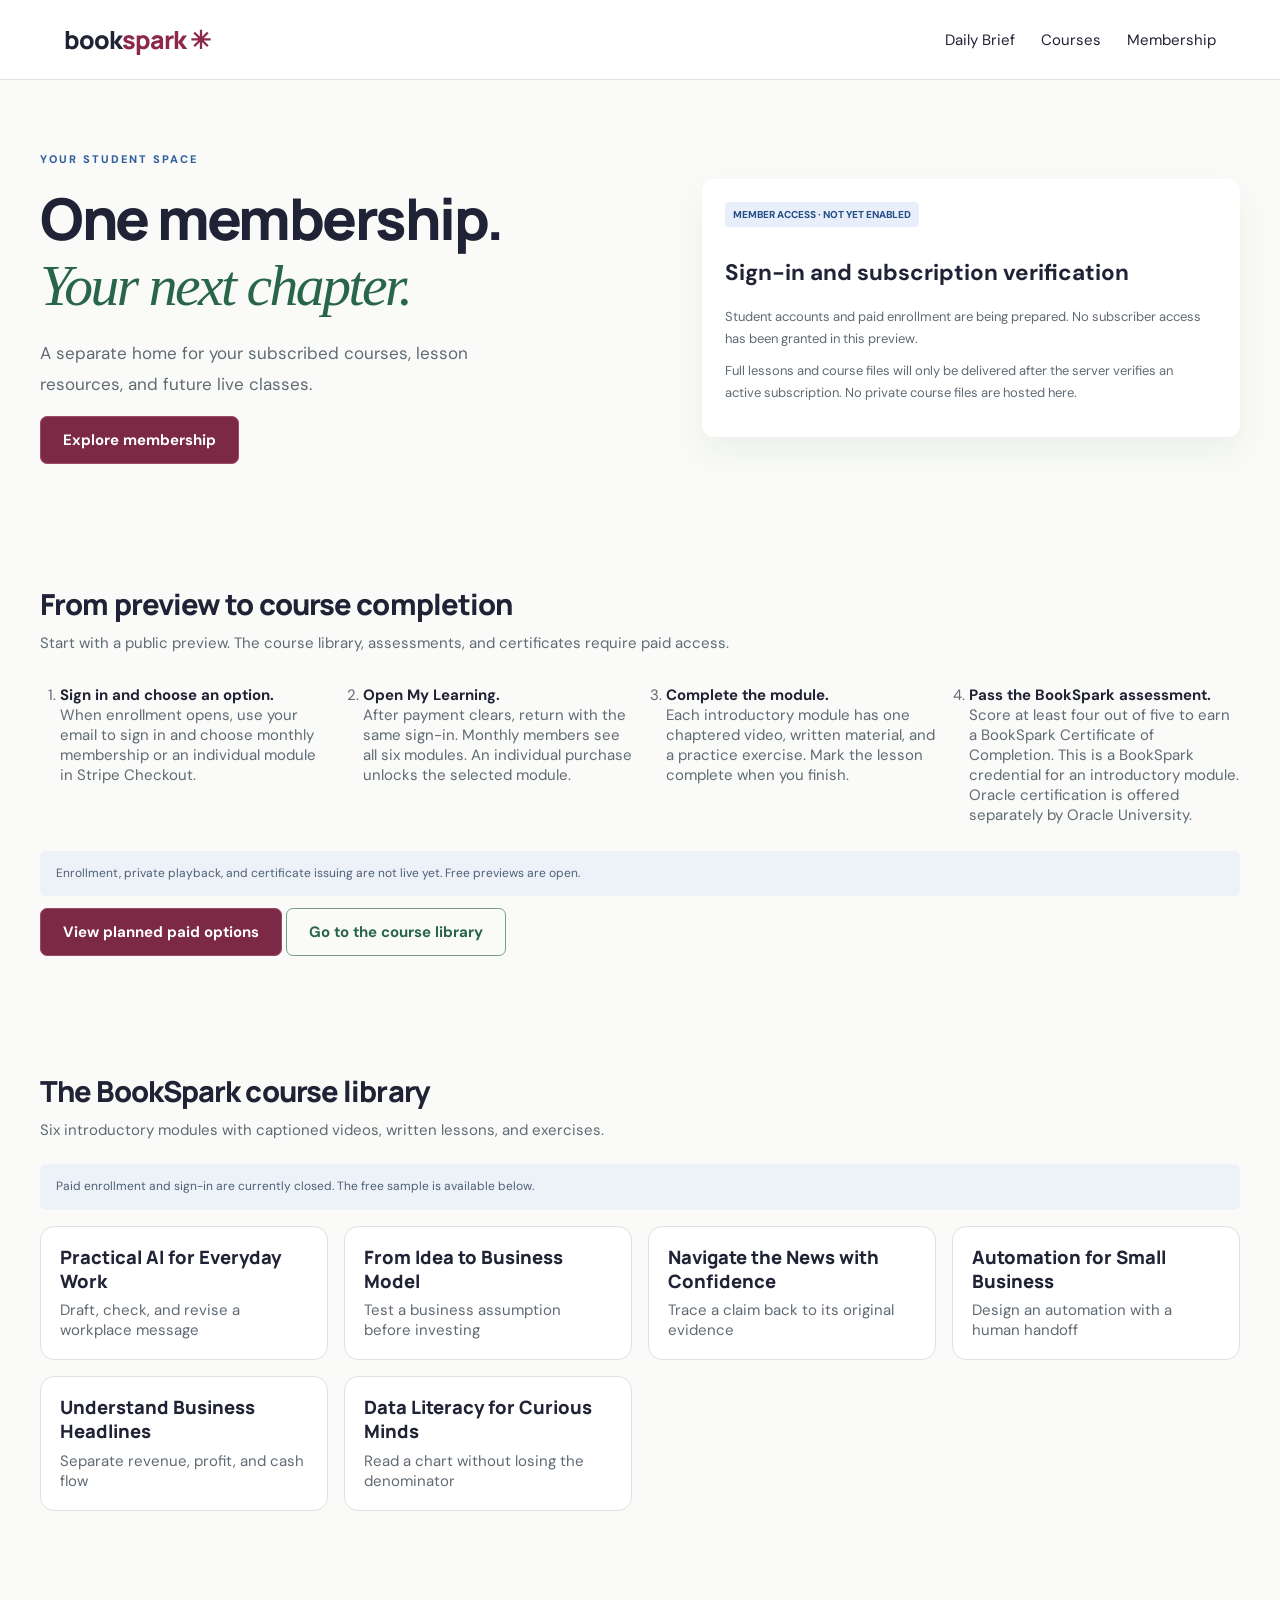
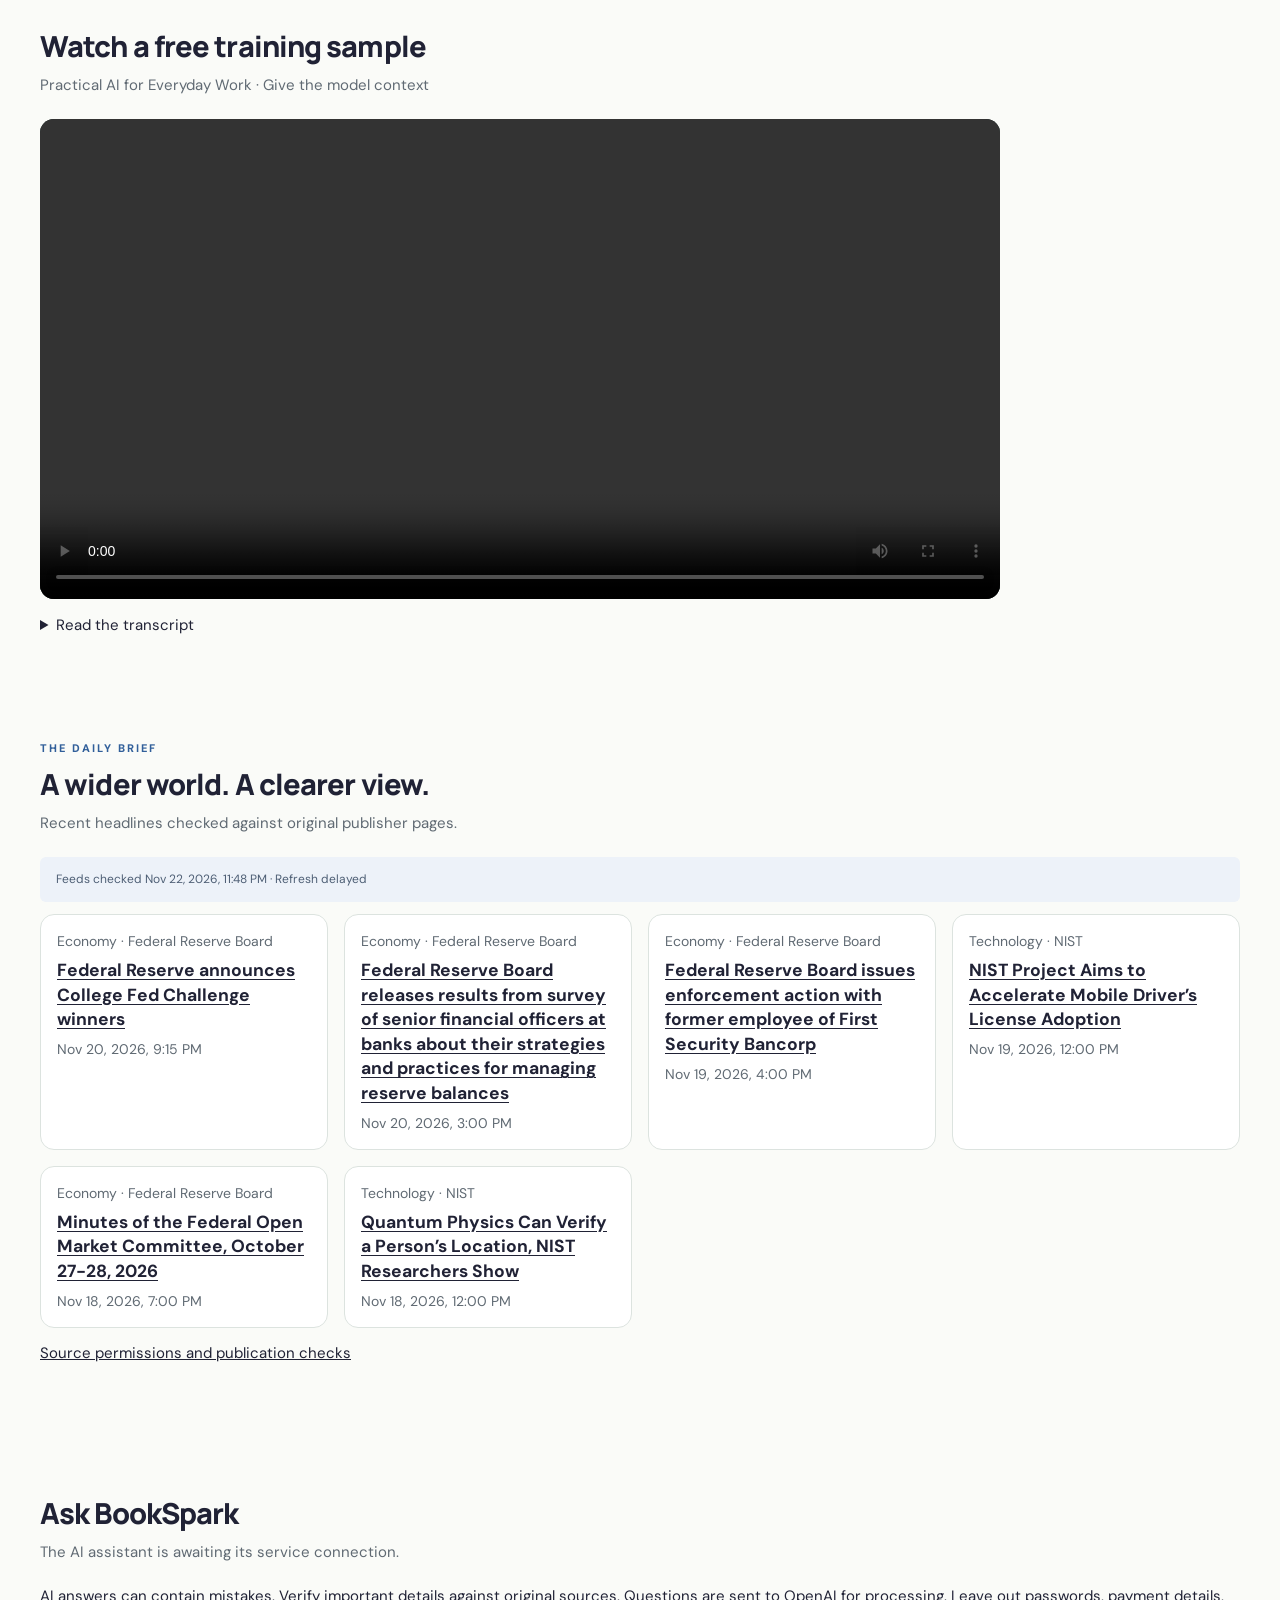
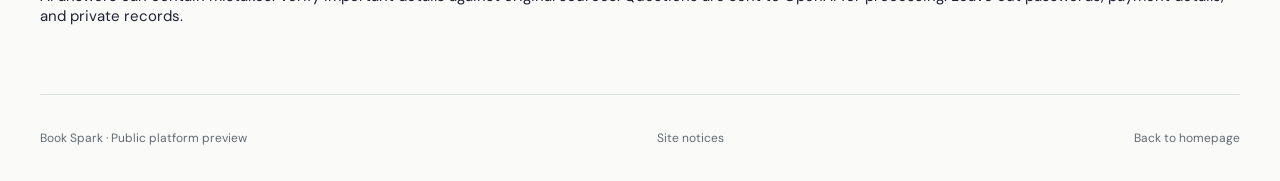
==== commit 51bedc59: "Connect previews to enrollment and add course completion assessments" ====
--- a/learning.html
+++ b/learning.html
@@ -10,7 +10,20 @@
 .logo span{color:#ffac68}.hero h1 em{color:#ffac68}.hero-art .orb{background:#255aa0}.mini .tag{background:#203d60;color:#bcdaff}.news:nth-child(2){border-top:3px solid #649df0}.news:nth-child(3){border-top:3px solid #f3a05e}.course:nth-child(3n+2) .cover{background:#55341f;color:#ffd1a4}.course:nth-child(3n) .cover{background:#203d60;color:#c6ddff}.course:nth-child(3n) .textbutton{color:#9bc6ff}.course:nth-child(3n+2) .textbutton{color:#ffbc87}nav a:hover{color:#9bc6ff}.hero .actions .btn:first-child{background:#285eab;border-color:#5687cb}.hero .actions .outline{border-color:#e99656;color:#ffc18f}.plan.featured{border-color:#e99656}.plan.featured .eyebrow{color:#ffbc87}.learn-band .btn{background:#f5a160;color:#24170e}a:focus-visible,button:focus-visible,input:focus-visible{outline:3px solid #79b3ff;outline-offset:4px}
 
 :root{--ink:#202235;--green:#286549;--cream:#fafbf8;--muted:#606a73;--line:#dce3df}body{background:#fafbf8}header{background:#fff}.logo span{color:#8c2948}.hero h1 em{color:#286549}.eyebrow{color:#315f9a}.hero-art{background:#edf2fa}.hero-art .orb{background:#ffdab9}.mini{background:#fff;color:#202235}.mini.bottom,.learn-band{background:#244e39;color:white}.mini.bottom p,.learn-band p{color:#e0ece2}.mini .tag{background:#e8effb;color:#254f86}.news,.course,.plan{background:white}.news:first-child{background:#f5eaf0}.notice{background:#edf2f9;color:#4e5f75}.plan.featured{background:#f9edf2;border-color:#a74466}.promise{color:#52655a}.chip{color:#344139}.chip.active{background:#7b2945;color:white}.search{background:white;color:#202235}.outline{color:#286549;border-color:#769e83}.hero .actions .outline{color:#8b451b;border-color:#d58a51}.course:nth-child(3n+1) .cover{background:#e0efdf;color:#2d6142}.course:nth-child(3n+2) .cover{background:#ffe5d2;color:#88471b}.course:nth-child(3n) .cover{background:#dfebff;color:#315b9e}.textbutton{color:#286549}.course:nth-child(3n) .textbutton{color:#315b9e}.course:nth-child(3n+2) .textbutton{color:#8b451b}.plan.featured .eyebrow{color:#8b2948}dialog{background:#fff;color:#202235}.close{background:#edf2ed;color:#202235}.footer{color:#606a73}nav a:hover{color:#315b9e}
-</style><link rel="stylesheet" href="daily-brief.css"><script src="daily-brief.js" defer></script><script src="ask-bookspark.js" defer></script><link rel="stylesheet" href="members.css"><script src="members.js" type="module"></script></head><body><header><a class="logo" href="/">book<span>spark ✳</span></a><nav><a href="/#daily">Daily Brief</a><a href="/#courses">Courses</a><a href="/#membership">Membership</a></nav></header><main><section class="hero"><div><div class="eyebrow">Your student space</div><h1>One membership.<br><em>Your next chapter.</em></h1><p>A separate home for your subscribed courses, lesson resources, and future live classes.</p><a class="btn" href="/#membership">Explore membership</a></div><div class="mini"><span class="tag">MEMBER ACCESS · NOT YET ENABLED</span><h2>Sign-in and subscription verification</h2><p>Student accounts and paid enrollment are being prepared. No subscriber access has been granted in this preview.</p><p>Full lessons and course files will only be delivered after the server verifies an active subscription. No private course files are hosted here.</p></div></section><section class="section" id="member-library" aria-labelledby="member-title">
+</style><link rel="stylesheet" href="daily-brief.css"><script src="daily-brief.js" defer></script><script src="ask-bookspark.js" defer></script><link rel="stylesheet" href="members.css"><script src="members.js" type="module"></script></head><body><header><a class="logo" href="/">book<span>spark ✳</span></a><nav><a href="/#daily">Daily Brief</a><a href="/#courses">Courses</a><a href="/#membership">Membership</a></nav></header><main><section class="hero"><div><div class="eyebrow">Your student space</div><h1>One membership.<br><em>Your next chapter.</em></h1><p>A separate home for your subscribed courses, lesson resources, and future live classes.</p><a class="btn" href="/#membership">Explore membership</a></div><div class="mini"><span class="tag">MEMBER ACCESS · NOT YET ENABLED</span><h2>Sign-in and subscription verification</h2><p>Student accounts and paid enrollment are being prepared. No subscriber access has been granted in this preview.</p><p>Full lessons and course files will only be delivered after the server verifies an active subscription. No private course files are hosted here.</p></div></section><section class="section" id="learning-steps" aria-labelledby="step-title">
+<div class="heading"><div><h2 id="step-title">From preview to course completion</h2>
+<p>Start with a public preview. The course library, assessments, and certificates require paid access.</p></div></div>
+<ol class="learning-steps">
+<li><strong>Sign in and choose an option.</strong> When enrollment opens, use your email to sign in and choose monthly membership or an individual module in Stripe Checkout.</li>
+<li><strong>Open My Learning.</strong> After payment clears, return with the same sign-in. Monthly members see all six modules. An individual purchase unlocks the selected module.</li>
+<li><strong>Complete the module.</strong> Each introductory module has one chaptered video, written material, and a practice exercise. Mark the lesson complete when you finish.</li>
+<li><strong>Pass the BookSpark assessment.</strong> Score at least four out of five to earn a BookSpark Certificate of Completion. This is a BookSpark credential for an introductory module. Oracle certification is offered separately by Oracle University.</li>
+</ol>
+<p class="notice">Enrollment, private playback, and certificate issuing are not live yet. Free previews are open.</p>
+<a class="btn" href="./#membership">View planned paid options</a>
+<a class="btn outline" href="#member-library">Go to the course library</a>
+</section>
+<section class="section" id="member-library" aria-labelledby="member-title">
 <div class="heading"><div><h2 id="member-title">The BookSpark course library</h2>
 <p>Six introductory modules with captioned videos, written lessons, and exercises.</p></div></div>
 <p class="notice" data-member-status role="status">Paid enrollment and sign-in are currently closed. The free sample is available below.</p>
@@ -29,8 +42,21 @@
 <h3 id="member-video-title">Course video</h3>
 <video controls playsinline crossorigin="anonymous" preload="metadata" aria-labelledby="member-video-title" tabindex="0"></video>
 <p><a data-lesson-notes>Open written lessons and exercise</a></p>
+<button class="btn" type="button" data-course-complete>Mark complete and start assessment</button>
+<form data-assessment hidden></form>
+
 </section>
 </section>
+<dialog id="certificate-dialog" aria-labelledby="certificate-title">
+<button id="certificate-close" type="button" aria-label="Close certificate">Close</button>
+<article class="certificate-page">
+<p>Radiant Spark LLC · BookSpark</p>
+<h2 id="certificate-title">Certificate of Completion</h2>
+<p data-certificate-name></p><p data-certificate-course></p>
+<p data-certificate-date></p><p data-certificate-id></p>
+<p>Issued by Radiant Spark LLC for completion of a BookSpark introductory module and its assessment.</p>
+</article><button id="certificate-print" class="btn" type="button">Print or save as PDF</button>
+</dialog>
 <section class="section" id="training-preview" aria-labelledby="training-preview-title">
 <div class="heading"><div><h2 id="training-preview-title">Watch a free training sample</h2>
 <p>Practical AI for Everyday Work · Give the model context</p></div></div>
--- a/members.css
+++ b/members.css
@@ -8,3 +8,12 @@
 .member-actions input{font:inherit;font-size:1rem;min-width:min(100%,14rem);padding:.6rem;border:1px solid var(--line);border-radius:.5rem}
 .member-player video{display:block;width:min(100%,60rem);aspect-ratio:16/9;background:#142a24;border-radius:14px}
 .member-player a{text-decoration:underline}
+.learning-steps{display:grid;grid-template-columns:repeat(auto-fit,minmax(min(100%,16rem),1fr));gap:.75rem 2rem;padding-left:1.25rem}
+.learning-steps li{padding:.5rem 0;color:var(--muted)}.learning-steps strong{display:block;color:var(--ink)}
+[data-selected-course]{outline:2px solid var(--green);outline-offset:2px}
+[data-assessment] fieldset{margin:.7rem 0;border:1px solid var(--line);border-radius:.4rem}
+[data-assessment] fieldset label{display:block;padding:.25rem 0}
+[data-assessment] input[type=text]{display:block;margin:.35rem 0 1rem;width:min(100%,24rem);padding:.5rem}
+#certificate-dialog{width:min(94vw,42rem);padding:1.35rem;border:1px solid var(--line);border-radius:1rem;color:var(--ink)}
+#certificate-dialog::backdrop{background:#172b2480}.certificate-page{border:2px solid var(--green);padding:clamp(1rem,5vw,3rem);margin:.65rem 0;text-align:center}
+@media print{body:has(#certificate-dialog[open])>header,body:has(#certificate-dialog[open]) main>:not(#certificate-dialog),#certificate-dialog button{display:none!important}body:has(#certificate-dialog[open]) main{padding:0}#certificate-dialog[open]{position:static;width:100%;max-width:none;max-height:none;border:0;padding:0;margin:0}#certificate-dialog::backdrop{display:none}}
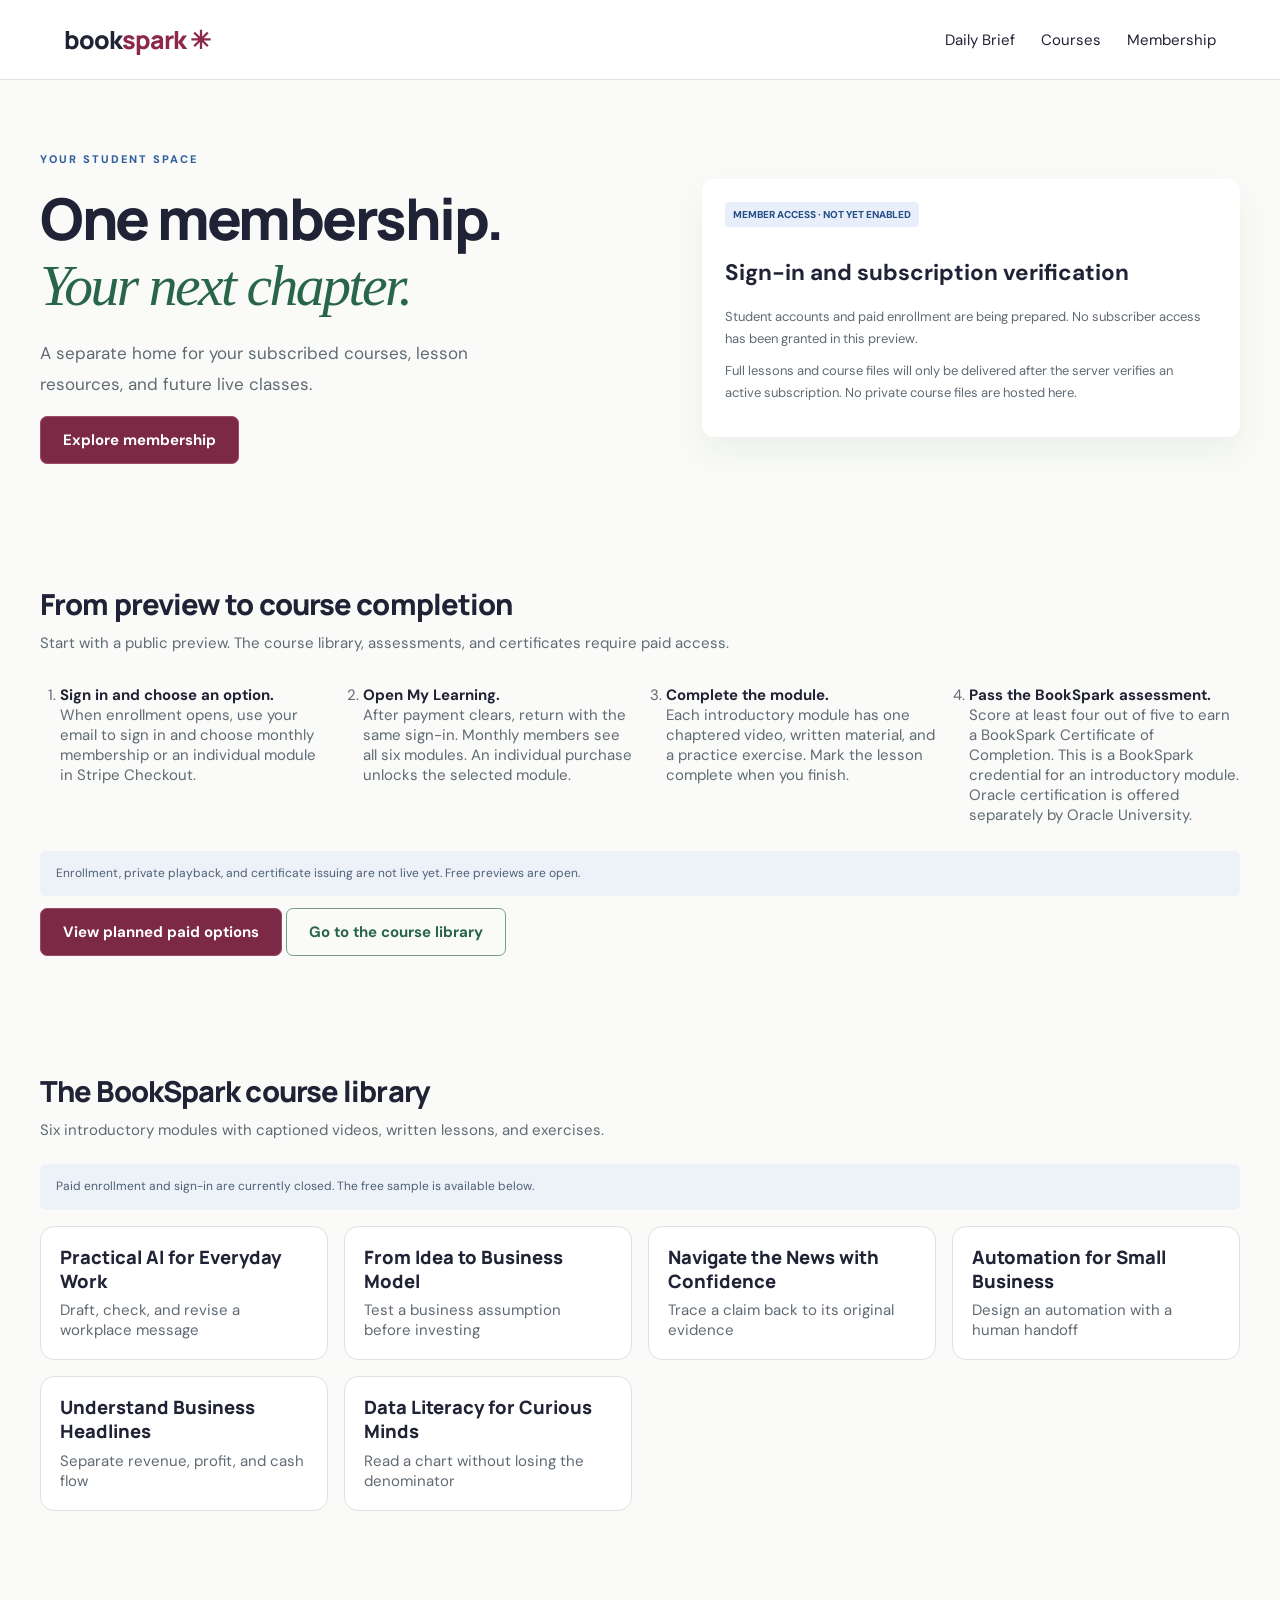
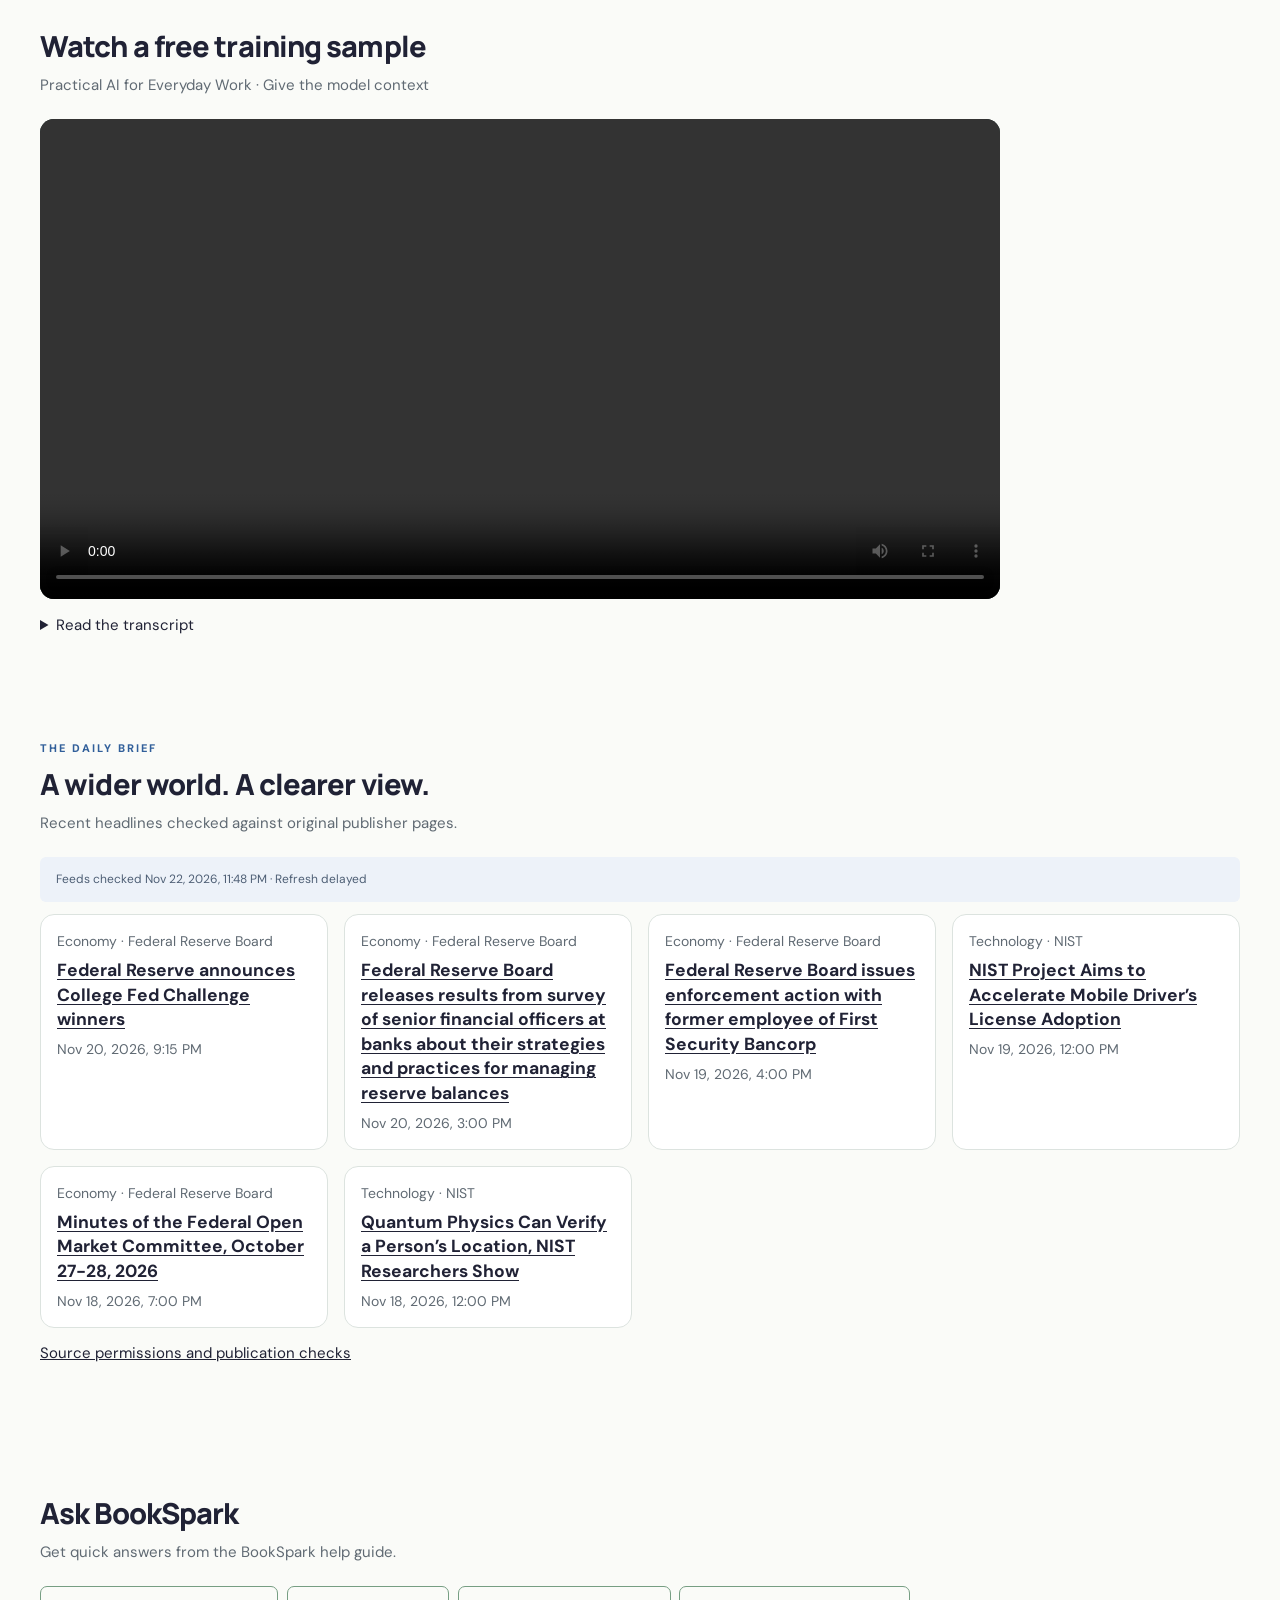
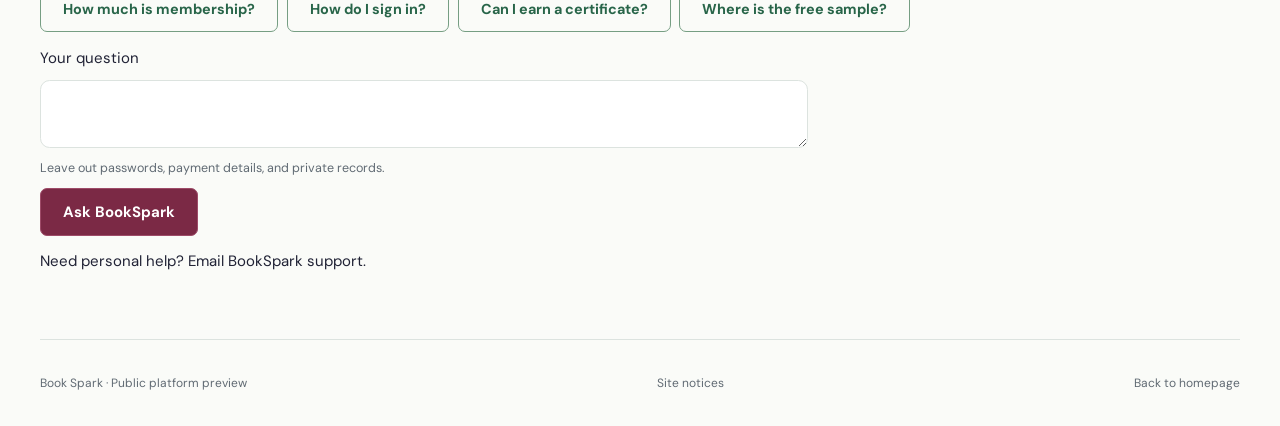
==== commit 1d66ba7f: "Keep Ask BookSpark useful without a live AI endpoint" ====
--- a/learning.html
+++ b/learning.html
@@ -10,7 +10,12 @@
 .logo span{color:#ffac68}.hero h1 em{color:#ffac68}.hero-art .orb{background:#255aa0}.mini .tag{background:#203d60;color:#bcdaff}.news:nth-child(2){border-top:3px solid #649df0}.news:nth-child(3){border-top:3px solid #f3a05e}.course:nth-child(3n+2) .cover{background:#55341f;color:#ffd1a4}.course:nth-child(3n) .cover{background:#203d60;color:#c6ddff}.course:nth-child(3n) .textbutton{color:#9bc6ff}.course:nth-child(3n+2) .textbutton{color:#ffbc87}nav a:hover{color:#9bc6ff}.hero .actions .btn:first-child{background:#285eab;border-color:#5687cb}.hero .actions .outline{border-color:#e99656;color:#ffc18f}.plan.featured{border-color:#e99656}.plan.featured .eyebrow{color:#ffbc87}.learn-band .btn{background:#f5a160;color:#24170e}a:focus-visible,button:focus-visible,input:focus-visible{outline:3px solid #79b3ff;outline-offset:4px}
 
 :root{--ink:#202235;--green:#286549;--cream:#fafbf8;--muted:#606a73;--line:#dce3df}body{background:#fafbf8}header{background:#fff}.logo span{color:#8c2948}.hero h1 em{color:#286549}.eyebrow{color:#315f9a}.hero-art{background:#edf2fa}.hero-art .orb{background:#ffdab9}.mini{background:#fff;color:#202235}.mini.bottom,.learn-band{background:#244e39;color:white}.mini.bottom p,.learn-band p{color:#e0ece2}.mini .tag{background:#e8effb;color:#254f86}.news,.course,.plan{background:white}.news:first-child{background:#f5eaf0}.notice{background:#edf2f9;color:#4e5f75}.plan.featured{background:#f9edf2;border-color:#a74466}.promise{color:#52655a}.chip{color:#344139}.chip.active{background:#7b2945;color:white}.search{background:white;color:#202235}.outline{color:#286549;border-color:#769e83}.hero .actions .outline{color:#8b451b;border-color:#d58a51}.course:nth-child(3n+1) .cover{background:#e0efdf;color:#2d6142}.course:nth-child(3n+2) .cover{background:#ffe5d2;color:#88471b}.course:nth-child(3n) .cover{background:#dfebff;color:#315b9e}.textbutton{color:#286549}.course:nth-child(3n) .textbutton{color:#315b9e}.course:nth-child(3n+2) .textbutton{color:#8b451b}.plan.featured .eyebrow{color:#8b2948}dialog{background:#fff;color:#202235}.close{background:#edf2ed;color:#202235}.footer{color:#606a73}nav a:hover{color:#315b9e}
-</style><link rel="stylesheet" href="daily-brief.css"><script src="daily-brief.js" defer></script><script src="ask-bookspark.js" defer></script><link rel="stylesheet" href="members.css"><script src="members.js" type="module"></script></head><body><header><a class="logo" href="/">book<span>spark ✳</span></a><nav><a href="/#daily">Daily Brief</a><a href="/#courses">Courses</a><a href="/#membership">Membership</a></nav></header><main><section class="hero"><div><div class="eyebrow">Your student space</div><h1>One membership.<br><em>Your next chapter.</em></h1><p>A separate home for your subscribed courses, lesson resources, and future live classes.</p><a class="btn" href="/#membership">Explore membership</a></div><div class="mini"><span class="tag">MEMBER ACCESS · NOT YET ENABLED</span><h2>Sign-in and subscription verification</h2><p>Student accounts and paid enrollment are being prepared. No subscriber access has been granted in this preview.</p><p>Full lessons and course files will only be delivered after the server verifies an active subscription. No private course files are hosted here.</p></div></section><section class="section" id="learning-steps" aria-labelledby="step-title">
+
+.ask-quick-questions{display:flex;flex-wrap:wrap;gap:.55rem;margin:1rem 0}
+.ask-quick-questions button{font-size:.9rem}
+#ask-bookspark small{color:var(--muted)}
+#ask-bookspark [data-ask-answer]:not(:empty){margin-top:1rem;padding:1rem;border:1px solid var(--line);border-radius:.55rem;background:#fff}
+</style><link rel="stylesheet" href="daily-brief.css"><script src="daily-brief.js" defer></script><script src="ask-bookspark.js?v=help-guide" defer></script><link rel="stylesheet" href="members.css"><script src="members.js" type="module"></script></head><body><header><a class="logo" href="/">book<span>spark ✳</span></a><nav><a href="/#daily">Daily Brief</a><a href="/#courses">Courses</a><a href="/#membership">Membership</a></nav></header><main><section class="hero"><div><div class="eyebrow">Your student space</div><h1>One membership.<br><em>Your next chapter.</em></h1><p>A separate home for your subscribed courses, lesson resources, and future live classes.</p><a class="btn" href="/#membership">Explore membership</a></div><div class="mini"><span class="tag">MEMBER ACCESS · NOT YET ENABLED</span><h2>Sign-in and subscription verification</h2><p>Student accounts and paid enrollment are being prepared. No subscriber access has been granted in this preview.</p><p>Full lessons and course files will only be delivered after the server verifies an active subscription. No private course files are hosted here.</p></div></section><section class="section" id="learning-steps" aria-labelledby="step-title">
 <div class="heading"><div><h2 id="step-title">From preview to course completion</h2>
 <p>Start with a public preview. The course library, assessments, and certificates require paid access.</p></div></div>
 <ol class="learning-steps">
@@ -80,14 +85,22 @@
 </section>
 <section class="section" id="ask-bookspark" aria-labelledby="ask-bookspark-title">
   <div class="heading"><div><h2 id="ask-bookspark-title">Ask BookSpark</h2>
-    <p data-ask-status role="status">The AI assistant is awaiting its service connection.</p>
+    <p data-ask-status role="status">Get quick answers from the BookSpark help guide.</p>
   </div></div>
-  <p>AI answers can contain mistakes. Verify important details against original sources. Questions are sent to OpenAI for processing. Leave out passwords, payment details, and private records.</p>
-  <form hidden>
+  <p data-ask-ai-notice hidden>AI answers can contain mistakes. Verify important details against original sources. Questions that need an AI answer are sent to OpenAI for processing.</p>
+  <div class="ask-quick-questions" aria-label="Suggested questions">
+    <button class="btn outline" type="button" data-ask-question>How much is membership?</button>
+    <button class="btn outline" type="button" data-ask-question>How do I sign in?</button>
+    <button class="btn outline" type="button" data-ask-question>Can I earn a certificate?</button>
+    <button class="btn outline" type="button" data-ask-question>Where is the free sample?</button>
+  </div>
+  <form>
     <label for="ask-question">Your question</label>
-    <textarea id="ask-question" name="question" rows="3" maxlength="2000" required></textarea>
+    <textarea id="ask-question" name="question" rows="2" maxlength="2000" required></textarea>
+    <small>Leave out passwords, payment details, and private records.</small>
     <button class="btn" type="submit">Ask BookSpark</button>
   </form>
   <div data-ask-answer tabindex="-1"></div>
-  <ul data-ask-sources aria-label="Answer sources"></ul>
+  <ul data-ask-sources aria-label="Answer links"></ul>
+  <p>Need personal help? <a href="mailto:info@radiantsparkllc.com">Email BookSpark support</a>.</p>
 </section><footer class="footer">Book Spark · Public platform preview<a href="site-notices.html">Site notices</a><a href="/">Back to homepage</a></footer></main></body></html>
